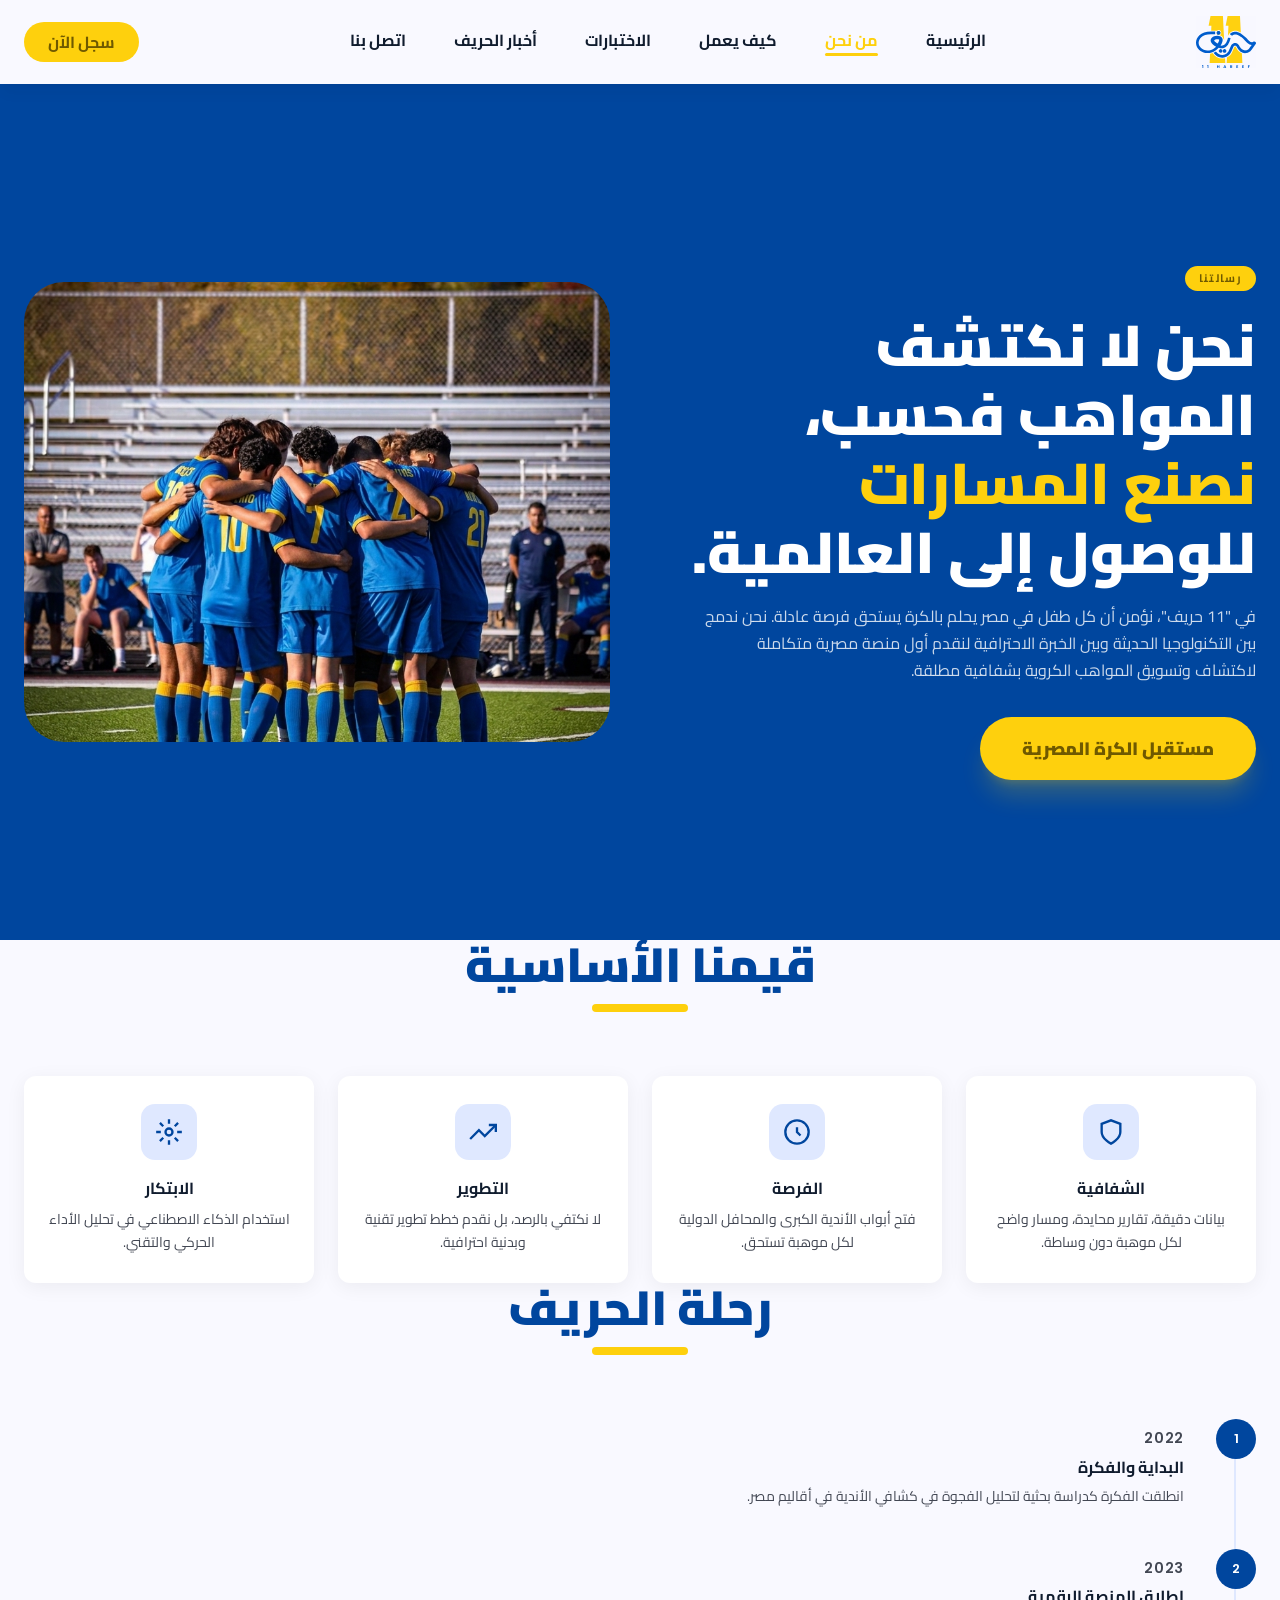
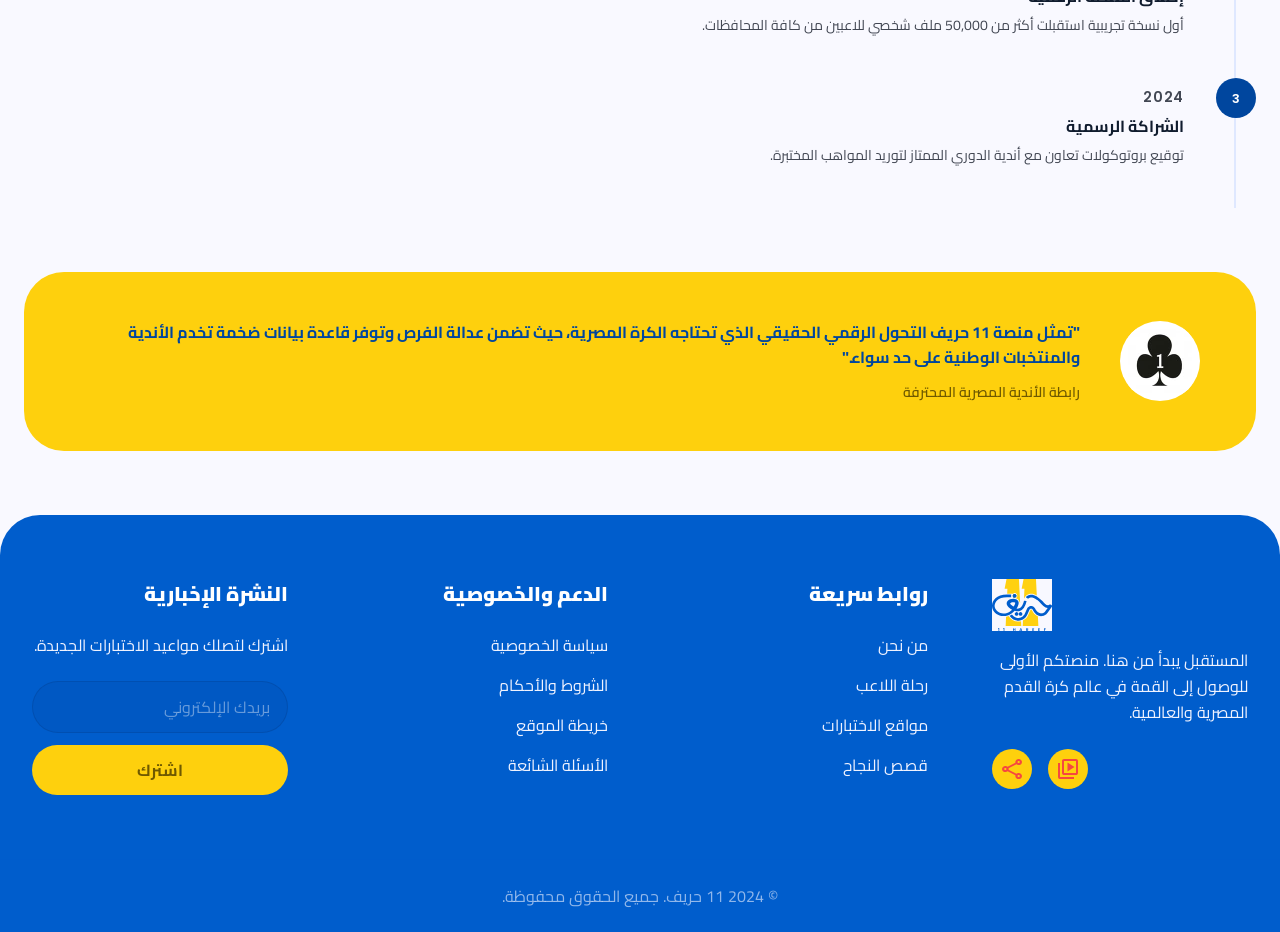
==== about.html @ 5fecbdce "Add website updates and new pages" ====
<!DOCTYPE html>
<html lang="ar" dir="rtl">
<head>
  <meta charset="UTF-8" />
  <meta name="viewport" content="width=device-width, initial-scale=1.0" />
  <title>من نحن — 11 حريف</title>
  <link rel="preconnect" href="https://fonts.googleapis.com" />
  <link rel="preconnect" href="https://fonts.gstatic.com" crossorigin />
  <link href="https://fonts.googleapis.com/css2?family=Cairo:wght@400;700;900&family=Poppins:wght@600&display=swap" rel="stylesheet" />
  <link rel="stylesheet" href="css/tokens.css" />
  <link rel="stylesheet" href="css/base.css" />
  <link rel="stylesheet" href="css/components.css" />
  <link rel="stylesheet" href="css/animations.css" />
  <link rel="stylesheet" href="css/pages.css" />
</head>
<body style="padding-top:84px">

<header class="navbar" role="banner">
  <div class="container navbar__inner">
    <a href="index.html" class="navbar__logo"><img src="assets/logo.svg" alt="11 حريف" /></a>
    <nav class="navbar__links" role="navigation" aria-label="القائمة الرئيسية">
      <a href="index.html"        class="navbar__link">الرئيسية</a>
      <a href="about.html"        class="navbar__link active">من نحن</a>
      <a href="how-it-works.html" class="navbar__link">كيف يعمل</a>
      <a href="tryouts.html"      class="navbar__link">الاختبارات</a>
      <a href="news.html"         class="navbar__link">أخبار الحريف</a>
      <a href="contact.html"      class="navbar__link">اتصل بنا</a>
    </nav>
    <a href="register.html" class="navbar__cta">سجل الآن</a>
    <button class="navbar__hamburger" aria-label="فتح القائمة" aria-expanded="false" aria-controls="mobile-menu">
      <span></span><span></span><span></span>
    </button>
  </div>
</header>
<nav id="mobile-menu" class="navbar__mobile">
  <a href="index.html"        class="navbar__link">الرئيسية</a>
  <a href="about.html"        class="navbar__link">من نحن</a>
  <a href="how-it-works.html" class="navbar__link">كيف يعمل</a>
  <a href="tryouts.html"      class="navbar__link">الاختبارات</a>
  <a href="news.html"         class="navbar__link">أخبار الحريف</a>
  <a href="contact.html"      class="navbar__link">اتصل بنا</a>
  <a href="register.html"     class="navbar__cta">سجل الآن</a>
</nav>

<main>

<!-- ── HERO ── -->
<section class="page-hero page-hero--split" aria-labelledby="about-heading">
  <div class="page-hero__overlay"></div>
  <div class="container page-hero__inner" style="padding-block:80px">
    <div class="page-hero__content" style="position:relative;z-index:2">
      <span class="page-hero__badge">رسالتنا</span>
      <h1 id="about-heading" class="page-hero__title">
        نحن لا نكتشف المواهب فحسب،<br />
        <span class="highlight">نصنع المسارات</span><br />
        للوصول إلى العالمية.
      </h1>
      <p class="page-hero__sub">
        في "11 حريف"، نؤمن أن كل طفل في مصر يحلم بالكرة يستحق فرصة عادلة. نحن ندمج بين التكنولوجيا الحديثة وبين الخبرة الاحترافية لنقدم أول منصة مصرية متكاملة لاكتشاف وتسويق المواهب الكروية بشفافية مطلقة.
      </p>
      <a href="register.html" class="btn btn--primary">مستقبل الكرة المصرية</a>
    </div>
    <div class="page-hero__image" style="position:relative;z-index:2">
      <img src="assets/hero-bg.jpg" alt="لاعب كرة قدم" />
    </div>
  </div>
</section>


<!-- ── VALUES ── -->
<section class="section" aria-labelledby="values-heading">
  <div class="container">
    <div class="section-heading reveal">
      <h2 id="values-heading" class="section-heading__title">قيمنا الأساسية</h2>
      <div class="section-heading__bar" aria-hidden="true"></div>
    </div>
    <div class="values-grid">
      <article class="value-card reveal">
        <div class="value-card__icon">
          <svg viewBox="0 0 24 24" fill="none" stroke="var(--c-primary)" stroke-width="2"><path d="M12 22s8-4 8-10V5l-8-3-8 3v7c0 6 8 10 8 10z"/></svg>
        </div>
        <h3>الشفافية</h3>
        <p>بيانات دقيقة، تقارير محايدة، ومسار واضح لكل موهبة دون وساطة.</p>
      </article>
      <article class="value-card reveal">
        <div class="value-card__icon">
          <svg viewBox="0 0 24 24" fill="none" stroke="var(--c-primary)" stroke-width="2"><circle cx="12" cy="12" r="10"/><path d="M12 8v4l3 3"/></svg>
        </div>
        <h3>الفرصة</h3>
        <p>فتح أبواب الأندية الكبرى والمحافل الدولية لكل موهبة تستحق.</p>
      </article>
      <article class="value-card reveal">
        <div class="value-card__icon">
          <svg viewBox="0 0 24 24" fill="none" stroke="var(--c-primary)" stroke-width="2"><polyline points="23 6 13.5 15.5 8.5 10.5 1 18"/><polyline points="17 6 23 6 23 12"/></svg>
        </div>
        <h3>التطوير</h3>
        <p>لا نكتفي بالرصد، بل نقدم خطط تطوير تقنية وبدنية احترافية.</p>
      </article>
      <article class="value-card reveal">
        <div class="value-card__icon">
          <svg viewBox="0 0 24 24" fill="none" stroke="var(--c-primary)" stroke-width="2"><circle cx="12" cy="12" r="3"/><path d="M12 1v4M12 19v4M4.22 4.22l2.83 2.83M16.95 16.95l2.83 2.83M1 12h4M19 12h4M4.22 19.78l2.83-2.83M16.95 7.05l2.83-2.83"/></svg>
        </div>
        <h3>الابتكار</h3>
        <p>استخدام الذكاء الاصطناعي في تحليل الأداء الحركي والتقني.</p>
      </article>
    </div>
  </div>
</section>


<!-- ── TIMELINE ── -->
<section class="section" style="background:var(--c-bg);" aria-labelledby="timeline-heading">
  <div class="container">
    <div class="section-heading reveal">
      <h2 id="timeline-heading" class="section-heading__title">رحلة الحريف</h2>
      <div class="section-heading__bar" aria-hidden="true"></div>
    </div>
    <div class="timeline reveal">
      <div class="timeline-item">
        <div class="timeline-item__dot">1</div>
        <div class="timeline-item__content">
          <p class="timeline-item__year">2022</p>
          <h3>البداية والفكرة</h3>
          <p>انطلقت الفكرة كدراسة بحثية لتحليل الفجوة في كشافي الأندية في أقاليم مصر.</p>
        </div>
      </div>
      <div class="timeline-item">
        <div class="timeline-item__dot">2</div>
        <div class="timeline-item__content">
          <p class="timeline-item__year">2023</p>
          <h3>إطلاق المنصة الرقمية</h3>
          <p>أول نسخة تجريبية استقبلت أكثر من 50,000 ملف شخصي للاعبين من كافة المحافظات.</p>
        </div>
      </div>
      <div class="timeline-item">
        <div class="timeline-item__dot">3</div>
        <div class="timeline-item__content">
          <p class="timeline-item__year">2024</p>
          <h3>الشراكة الرسمية</h3>
          <p>توقيع بروتوكولات تعاون مع أندية الدوري الممتاز لتوريد المواهب المختبرة.</p>
        </div>
      </div>
    </div>
  </div>
</section>


<!-- ── QUOTE ── -->
<section class="section">
  <div class="container">
    <div class="quote-block reveal">
      <div class="quote-block__logo">
        <img src="assets/club1.png" alt="رابطة الأندية المصرية" />
      </div>
      <div class="quote-block__text">
        <blockquote>"تمثل منصة 11 حريف التحول الرقمي الحقيقي الذي تحتاجه الكرة المصرية، حيث تضمن عدالة الفرص وتوفر قاعدة بيانات ضخمة تخدم الأندية والمنتخبات الوطنية على حد سواء."</blockquote>
        <cite>رابطة الأندية المصرية المحترفة</cite>
      </div>
    </div>
  </div>
</section>

</main>

<footer id="contact" class="footer" role="contentinfo">
  <div class="footer__main container">
    <div class="footer__brand reveal">
      <div class="footer__logo"><img src="assets/logo.svg" alt="11 حريف" /></div>
      <p class="footer__tagline">المستقبل يبدأ من هنا. منصتكم الأولى للوصول إلى القمة في عالم كرة القدم المصرية والعالمية.</p>
      <div class="footer__socials">
        <a href="#" class="footer__social-btn" aria-label="إنستغرام"><img src="assets/social-ig.svg" alt="" aria-hidden="true" /></a>
        <a href="#" class="footer__social-btn" aria-label="تويتر"><img src="assets/social-tw.svg" alt="" aria-hidden="true" /></a>
      </div>
    </div>
    <nav class="footer__col reveal reveal-delay-1"><h3 class="footer__col-title">روابط سريعة</h3><ul class="footer__links"><li><a href="about.html" class="footer__link">من نحن</a></li><li><a href="how-it-works.html" class="footer__link">رحلة اللاعب</a></li><li><a href="tryouts.html" class="footer__link">مواقع الاختبارات</a></li><li><a href="success-stories.html" class="footer__link">قصص النجاح</a></li></ul></nav>
    <nav class="footer__col reveal reveal-delay-2"><h3 class="footer__col-title">الدعم والخصوصية</h3><ul class="footer__links"><li><a href="#" class="footer__link">سياسة الخصوصية</a></li><li><a href="#" class="footer__link">الشروط والأحكام</a></li><li><a href="#" class="footer__link">خريطة الموقع</a></li><li><a href="faq.html" class="footer__link">الأسئلة الشائعة</a></li></ul></nav>
    <div class="footer__col reveal reveal-delay-3"><h3 class="footer__col-title">النشرة الإخبارية</h3><p class="footer__newsletter-desc">اشترك لتصلك مواعيد الاختبارات الجديدة.</p><form class="footer__form" novalidate><label for="nl-email" class="sr-only">بريدك الإلكتروني</label><input id="nl-email" type="email" class="footer__input" placeholder="بريدك الإلكتروني" /><button type="submit" class="footer__subscribe">اشترك</button></form></div>
  </div>
  <div class="footer__bottom"><p class="footer__copyright">© 2024 11 حريف. جميع الحقوق محفوظة.</p></div>
</footer>

<script type="module" src="js/main.js"></script>
</body>
</html>
---- css/tokens.css ----
:root {
  /* ── Colors ── */
  --c-primary:        #00469e;
  --c-primary-dark:   #005dcc;
  --c-primary-light:  #dfe8ff;
  --c-accent:         #fed00d;
  --c-accent-dark:    #6f5900;
  --c-red:            #f64740;
  --c-red-dark:       #c01e20;
  --c-white:          #ffffff;
  --c-bg:             #f9f9ff;

  /* Text */
  --c-text-primary:   #101c2e;
  --c-text-secondary: #424753;
  --c-text-muted:     #727785;
  --c-text-light:     #f0f3ff;

  /* ── Typography ── */
  --font-arabic:  'Cairo', sans-serif;
  --font-numeric: 'Poppins', sans-serif;

  --text-hero:   clamp(60px, 7.5vw, 96px);
  --text-h2:     clamp(32px, 3.75vw, 48px);
  --text-h3:     clamp(22px, 2.34vw, 30px);
  --text-h4:     20px;
  --text-body-l: 18px;
  --text-body:   16px;
  --text-sm:     14px;

  /* ── Spacing ── */
  --sp-1: 4px;
  --sp-2: 8px;
  --sp-3: 12px;
  --sp-4: 16px;
  --sp-5: 24px;
  --sp-6: 32px;
  --sp-7: 48px;
  --sp-8: 64px;
  --sp-9: 96px;

  /* ── Radii ── */
  --r-sm:   6px;
  --r-md:   12px;
  --r-lg:   20px;
  --r-xl:   40px;
  --r-full: 9999px;

  /* ── Shadows ── */
  --shadow-nav:    0 10px 15px -3px rgba(16,28,46,.05), 0 4px 6px -4px rgba(16,28,46,.05);
  --shadow-card:   0 25px 50px -12px rgba(0,0,0,.25);
  --shadow-accent: 0 20px 25px -5px rgba(254,208,13,.2), 0 8px 10px -6px rgba(254,208,13,.2);

  /* ── Transitions ── */
  --ease: cubic-bezier(.4,0,.2,1);
  --t-fast: 150ms;
  --t-base: 300ms;
  --t-slow: 500ms;

  /* ── Container ── */
  --container-max: 1280px;
  --container-px:  clamp(16px, 3vw, 24px);
}
---- css/base.css ----
*, *::before, *::after { box-sizing: border-box; margin: 0; padding: 0; }

html {
  scroll-behavior: smooth;
  font-size: 16px;
}

body {
  direction: rtl;
  font-family: var(--font-arabic);
  font-weight: 400;
  background-color: var(--c-bg);
  color: var(--c-text-primary);
  line-height: 1.5;
  -webkit-font-smoothing: antialiased;
  overflow-x: hidden;
}

img { display: block; max-width: 100%; }

a { text-decoration: none; color: inherit; }

button { border: none; cursor: pointer; font-family: inherit; }

ul, ol { list-style: none; }

/* ── Utility ── */
.container {
  width: 100%;
  max-width: var(--container-max);
  margin-inline: auto;
  padding-inline: var(--container-px);
}

.sr-only {
  position: absolute; width: 1px; height: 1px;
  padding: 0; margin: -1px; overflow: hidden;
  clip: rect(0,0,0,0); white-space: nowrap; border: 0;
}

/* Numeric font override */
.num { font-family: var(--font-numeric); font-weight: 600; }

/* Section reveal — js adds .visible */
.reveal {
  opacity: 0;
  transform: translateY(32px);
  transition: opacity var(--t-slow) var(--ease),
              transform var(--t-slow) var(--ease);
}
.reveal.visible {
  opacity: 1;
  transform: none;
}
.reveal-delay-1 { transition-delay: 100ms; }
.reveal-delay-2 { transition-delay: 200ms; }
.reveal-delay-3 { transition-delay: 300ms; }
.reveal-delay-4 { transition-delay: 400ms; }
---- css/components.css ----
/* ════════════════════════════════════════════
   NAVBAR
════════════════════════════════════════════ */
.navbar {
  position: fixed;
  top: 0; inset-inline: 0;
  z-index: 100;
  height: 84px;
  background: rgba(249,249,255,.9);
  backdrop-filter: blur(6px);
  -webkit-backdrop-filter: blur(6px);
  box-shadow: var(--shadow-nav);
  transition: background var(--t-base) var(--ease),
              box-shadow var(--t-base) var(--ease);
}

.navbar.scrolled {
  background: rgba(249,249,255,.98);
  box-shadow: 0 4px 24px rgba(0,0,0,.08);
}

.navbar__inner {
  height: 100%;
  display: flex;
  align-items: center;
  justify-content: space-between;
  gap: var(--sp-5);
}

.navbar__logo {
  height: 52px;
  width: 60px;
  flex-shrink: 0;
}
.navbar__logo img { height: 100%; width: auto; }

.navbar__links {
  display: flex;
  align-items: center;
  gap: var(--sp-7);
}

.navbar__link {
  font-size: var(--text-body);
  font-weight: 700;
  color: var(--c-text-primary);
  white-space: nowrap;
  position: relative;
  padding-block-end: 4px;
  transition: color var(--t-fast) var(--ease);
}

.navbar__link::after {
  content: '';
  position: absolute;
  inset-block-end: 0;
  inset-inline: 0;
  height: 3px;
  background: var(--c-accent);
  border-radius: var(--r-full);
  transform: scaleX(0);
  transform-origin: center;
  transition: transform var(--t-base) var(--ease);
}

.navbar__link:hover { color: var(--c-primary); }
.navbar__link:hover::after,
.navbar__link.active { color: var(--c-accent); }
.navbar__link.active::after { transform: scaleX(1); }

.navbar__cta {
  background: var(--c-accent);
  color: var(--c-accent-dark);
  font-weight: 700;
  font-size: var(--text-body);
  padding: 8px 24px;
  border-radius: var(--r-full);
  white-space: nowrap;
  transition: background var(--t-fast) var(--ease),
              transform var(--t-fast) var(--ease),
              box-shadow var(--t-fast) var(--ease);
}
.navbar__cta:hover {
  background: #f5c500;
  transform: translateY(-1px);
  box-shadow: var(--shadow-accent);
}
.navbar__cta:active { transform: translateY(0); }

/* Hamburger */
.navbar__hamburger {
  display: none;
  flex-direction: column;
  gap: 5px;
  background: none;
  padding: 4px;
}
.navbar__hamburger span {
  display: block;
  width: 24px; height: 2px;
  background: var(--c-text-primary);
  border-radius: 2px;
  transition: transform var(--t-base) var(--ease), opacity var(--t-base) var(--ease);
}
.navbar__hamburger.open span:nth-child(1) { transform: translateY(7px) rotate(45deg); }
.navbar__hamburger.open span:nth-child(2) { opacity: 0; }
.navbar__hamburger.open span:nth-child(3) { transform: translateY(-7px) rotate(-45deg); }

/* Mobile menu */
.navbar__mobile {
  display: none;
  position: fixed;
  inset-inline: 0;
  top: 84px;
  background: rgba(249,249,255,.97);
  backdrop-filter: blur(12px);
  padding: var(--sp-6);
  flex-direction: column;
  gap: var(--sp-5);
  z-index: 99;
  border-block-end: 1px solid rgba(0,70,158,.1);
  transform: translateY(-100%);
  opacity: 0;
  transition: transform var(--t-base) var(--ease), opacity var(--t-base) var(--ease);
}
.navbar__mobile.open {
  display: flex;
  transform: translateY(0);
  opacity: 1;
}
.navbar__mobile .navbar__link { font-size: 18px; padding: var(--sp-2) 0; border-block-end: 1px solid rgba(0,70,158,.05); }
.navbar__mobile .navbar__cta { text-align: center; padding: 12px 24px; font-size: var(--text-body-l); }


/* ════════════════════════════════════════════
   HERO
════════════════════════════════════════════ */
.hero {
  position: relative;
  height: 870px;
  background-color: var(--c-primary);
  overflow: hidden;
}

.hero__bg {
  position: absolute;
  inset: 0;
  opacity: .6;
}
.hero__bg img {
  width: 100%;
  height: 147%;
  object-fit: cover;
  object-position: center top;
  margin-top: -23.56%;
}

.hero__gradient {
  position: absolute;
  inset: 0;
  /* Blue solid on the right (RTL start = content side), transparent on left */
  background: linear-gradient(
    to left,
    var(--c-primary) 0%,
    rgba(0,70,158,.4) 50%,
    rgba(0,70,158,0) 100%
  );
}

.hero__content {
  position: relative;
  z-index: 2;
  height: 100%;
  display: flex;
  flex-direction: column;
  justify-content: center;
  /* flex-start = inline-start = RIGHT in RTL */
  align-items: flex-start;
  padding-block: 120px 0;
  padding-inline-end: 30%;    /* keep text on right half, let image breathe on left */
}

.hero__badge {
  background: var(--c-accent);
  color: var(--c-accent-dark);
  font-family: var(--font-numeric);
  font-size: var(--text-sm);
  font-weight: 600;
  letter-spacing: .04em;
  padding: 4px 16px;
  border-radius: var(--r-full);
  display: inline-block;
  margin-block-end: var(--sp-5);
  animation: fadeSlideDown .6s var(--ease) .2s both;
}

.hero__heading {
  font-size: var(--text-hero);
  font-weight: 900;
  line-height: 1;
  color: var(--c-white);
  text-align: right;
  white-space: nowrap;
  margin-block-end: var(--sp-5);
  animation: fadeSlideRight .7s var(--ease) .3s both;
}
.hero__heading span { color: var(--c-accent); display: block; }

.hero__sub {
  font-size: clamp(18px, 1.875vw, 24px);
  font-weight: 400;
  color: rgba(255,255,255,.9);
  text-align: right;
  line-height: 1.5;
  max-width: 640px;
  margin-block-end: var(--sp-7);
  animation: fadeSlideRight .7s var(--ease) .45s both;
}

.hero__actions {
  display: flex;
  gap: var(--sp-4);
  animation: fadeSlideUp .7s var(--ease) .6s both;
}

.btn {
  display: inline-flex;
  align-items: center;
  justify-content: center;
  font-family: var(--font-arabic);
  font-weight: 700;
  font-size: var(--text-body-l);
  border-radius: var(--r-full);
  padding: 18px 42px;
  white-space: nowrap;
  cursor: pointer;
  transition: transform var(--t-fast) var(--ease),
              box-shadow var(--t-fast) var(--ease);
}
.btn:hover { transform: translateY(-2px); }
.btn:active { transform: translateY(0); }

.btn--primary {
  background: var(--c-accent);
  color: var(--c-accent-dark);
  font-weight: 900;
  box-shadow: var(--shadow-accent);
}
.btn--primary:hover { box-shadow: 0 24px 30px -5px rgba(254,208,13,.35); }

.btn--outline {
  background: transparent;
  color: var(--c-white);
  border: 2px solid var(--c-white);
}
.btn--outline:hover { background: rgba(255,255,255,.08); }


/* ════════════════════════════════════════════
   STATS BAR
════════════════════════════════════════════ */
.stats-bar-wrapper {
  position: relative;
  z-index: 10;
  margin-block-start: -70px;
  margin-block-end: 0;
  padding-inline: var(--container-px);
  max-width: 1200px;
  margin-inline: auto;
}

.stats-bar {
  background: var(--c-white);
  border-radius: var(--r-md);
  border-block-end: 8px solid var(--c-accent);
  box-shadow: var(--shadow-card);
  display: grid;
  grid-template-columns: repeat(3, 1fr);
  padding: 32px var(--sp-6) 40px;
  gap: var(--sp-6);
  animation: fadeSlideUp 0.7s var(--ease) 0.4s both;
}

.stats-bar__item {
  display: flex;
  flex-direction: column;
  align-items: center;
  gap: 4px;
}

.stats-bar__item:not(:last-child) {
  border-inline-start: 1px solid rgba(194,198,214,.3);
}

.stats-bar__number {
  font-family: var(--font-numeric);
  font-size: 36px;
  font-weight: 600;
  color: var(--c-primary);
  line-height: 1.1;
}

.stats-bar__label {
  font-size: var(--text-body);
  font-weight: 700;
  color: var(--c-text-secondary);
}


/* ════════════════════════════════════════════
   FEATURES BENTO
════════════════════════════════════════════ */
.features {
  padding-block: var(--sp-9) var(--sp-9);
  background: var(--c-bg);
}

.section-heading {
  text-align: center;
  margin-block-end: var(--sp-8);
}

.section-heading__title {
  font-size: var(--text-h2);
  font-weight: 900;
  color: var(--c-primary);
  line-height: 1;
  margin-block-end: var(--sp-4);
}

.section-heading__bar {
  width: 96px;
  height: 8px;
  background: var(--c-accent);
  border-radius: var(--r-full);
  margin-inline: auto;
}

/* Bento grid */
.bento {
  display: grid;
  grid-template-columns: repeat(3, 1fr);
  grid-template-rows: 302px 274px;
  gap: 24px;
}

.bento__card {
  border-radius: var(--r-md);
  padding: var(--sp-6);
  display: flex;
  flex-direction: column;
  justify-content: space-between;
  overflow: hidden;
  position: relative;
  transition: transform var(--t-base) var(--ease),
              box-shadow var(--t-base) var(--ease);
}
.bento__card:hover {
  transform: translateY(-4px);
  box-shadow: 0 20px 40px rgba(0,0,0,.12);
}

/* Feature 2 – yellow, small card */
.bento__card--yellow {
  background: var(--c-accent);
  grid-column: 1;
  grid-row: 1;
}

/* Feature 1 – dark blue, wide */
.bento__card--blue-wide {
  background: var(--c-primary-dark);
  grid-column: 2 / 4;
  grid-row: 1;
  justify-content: flex-end;
}
.bento__card--blue-wide .bento__bg {
  position: absolute;
  inset: 0;
  opacity: .3;
}
.bento__card--blue-wide .bento__bg img {
  width: 100%;
  height: 100%;
  object-fit: cover;
}

/* CTA Card – red */
.bento__card--red {
  background: var(--c-red);
  grid-column: 1 / 3;
  grid-row: 2;
  flex-direction: row;
  align-items: center;
  justify-content: space-between;
}
.bento__card--red::after {
  content: '';
  position: absolute;
  top: -20px;
  inset-inline-end: -20px;
  width: 160px;
  height: 160px;
  background: rgba(255,255,255,.1);
  border-radius: 50%;
  filter: blur(32px);
}

/* Feature 3 – light blue, small */
.bento__card--light {
  background: var(--c-primary-light);
  grid-column: 3;
  grid-row: 2;
}

.bento__icon {
  width: auto;
  height: auto;
  max-width: 48px;
  max-height: 44px;
  margin-block-end: var(--sp-4);
  align-self: flex-end;
  flex-shrink: 0;
}

.bento__heading {
  font-size: var(--text-h3);
  font-weight: 900;
  text-align: right;
  line-height: 1.2;
}
.bento__card--yellow .bento__heading { color: var(--c-primary); }
.bento__card--blue-wide .bento__heading,
.bento__card--red .bento__heading { color: var(--c-white); }
.bento__card--light .bento__heading { color: var(--c-primary); }

.bento__body {
  font-size: var(--text-body-l);
  line-height: 1.6;
  text-align: right;
}
.bento__card--yellow .bento__body { color: var(--c-accent-dark); }
.bento__card--blue-wide .bento__body { color: rgba(255,255,255,.8); }
.bento__card--red .bento__body { color: rgba(255,255,255,.9); font-size: var(--text-body); }
.bento__card--light .bento__body { color: var(--c-text-secondary); }

.bento__meta {
  display: flex;
  flex-direction: column;
  gap: var(--sp-2);
  flex: 1;
  justify-content: center;
  text-align: right;
}

.bento__cta-btn {
  background: var(--c-white);
  color: var(--c-red-dark);
  font-family: var(--font-arabic);
  font-weight: 900;
  font-size: var(--text-body);
  padding: 12px 32px;
  border-radius: var(--r-full);
  white-space: nowrap;
  flex-shrink: 0;
  transition: transform var(--t-fast) var(--ease), box-shadow var(--t-fast) var(--ease);
}
.bento__cta-btn:hover {
  transform: scale(1.04);
  box-shadow: 0 8px 20px rgba(0,0,0,.12);
}


/* ════════════════════════════════════════════
   COUNTDOWN
════════════════════════════════════════════ */
.countdown {
  background: var(--c-primary-dark);
  position: relative;
  overflow: hidden;
  padding-block: 80px;
  clip-path: polygon(0 8%, 100% 0, 100% 92%, 0 100%);
  margin-block: -4%;
}

.countdown::before {
  content: '';
  position: absolute;
  inset: 0;
  background: radial-gradient(ellipse at 80% 50%, rgba(0,150,255,.12) 0%, transparent 60%);
  pointer-events: none;
}

.countdown__title {
  font-size: var(--text-h3);
  font-weight: 900;
  color: var(--c-accent);
  text-align: center;
  margin-block-end: var(--sp-7);
  animation: pulse 3s ease-in-out infinite;
}

.countdown__grid {
  display: grid;
  grid-template-columns: repeat(4, 1fr);
  gap: var(--sp-4);
  margin-block-end: var(--sp-7);
}

.countdown__unit {
  background: rgba(0,70,158,.3);
  border: 1px solid rgba(0,70,158,.5);
  border-radius: var(--r-md);
  backdrop-filter: blur(6px);
  padding: 25px;
  text-align: center;
  display: flex;
  flex-direction: column;
  gap: var(--sp-2);
  transition: background var(--t-base) var(--ease),
              border-color var(--t-base) var(--ease),
              transform var(--t-base) var(--ease);
}
.countdown__unit:hover {
  background: rgba(0,70,158,.45);
  transform: translateY(-2px);
}

.countdown__number {
  font-family: var(--font-numeric);
  font-size: 48px;
  font-weight: 600;
  color: var(--c-white);
  line-height: 1;
  transition: transform var(--t-fast) var(--ease);
}
.countdown__number.flip {
  animation: flip var(--t-base) var(--ease);
}

.countdown__label {
  font-size: var(--text-body);
  font-weight: 700;
  color: var(--c-accent);
}

.countdown__info {
  text-align: center;
}

.countdown__date {
  font-size: var(--text-body);
  color: rgba(255,255,255,.7);
  margin-block-end: var(--sp-6);
}

.countdown__register {
  background: var(--c-white);
  color: var(--c-primary);
  font-family: var(--font-arabic);
  font-weight: 900;
  font-size: var(--text-body);
  padding: 16px 48px;
  border-radius: var(--r-full);
  display: inline-block;
  transition: transform var(--t-fast) var(--ease),
              box-shadow var(--t-fast) var(--ease);
}
.countdown__register:hover {
  transform: translateY(-2px);
  box-shadow: 0 10px 24px rgba(255,255,255,.2);
}


/* ════════════════════════════════════════════
   PARTNERS
════════════════════════════════════════════ */
.partners {
  background: var(--c-white);
  padding-block: var(--sp-8);
}

.partners__label {
  font-size: var(--text-body);
  font-weight: 700;
  color: var(--c-text-muted);
  text-align: center;
  text-transform: uppercase;
  letter-spacing: .05em;
  margin-block-end: 40px;
}

.partners__logos {
  display: flex;
  align-items: center;
  justify-content: center;
  gap: 48px;
  opacity: .6;
  filter: grayscale(100%);
  transition: opacity var(--t-base) var(--ease), filter var(--t-base) var(--ease);
  flex-wrap: wrap;
}
.partners__logos:hover { opacity: .8; filter: grayscale(30%); }

.partners__logo {
  width: 64px;
  height: 64px;
  object-fit: contain;
  transition: filter var(--t-base) var(--ease), transform var(--t-base) var(--ease);
}
.partners__logo:hover { filter: grayscale(0) !important; transform: scale(1.1); }


/* ════════════════════════════════════════════
   FOOTER
════════════════════════════════════════════ */
.footer {
  background: var(--c-primary-dark);
  border-radius: var(--r-xl) var(--r-xl) 0 0;
  overflow: hidden;
}

.footer__main {
  display: grid;
  grid-template-columns: repeat(4, 1fr);
  gap: var(--sp-8);
  padding: var(--sp-8) var(--sp-6);
  direction: rtl;
}

.footer__brand {}

.footer__logo {
  width: 60px;
  height: 52px;
  margin-block-end: var(--sp-4);
  margin-inline-start: auto;
}
.footer__logo img { height: 100%; width: auto; }

.footer__tagline {
  font-size: var(--text-body);
  color: var(--c-text-light);
  line-height: 1.625;
  text-align: right;
  margin-block-end: var(--sp-5);
}

.footer__socials {
  display: flex;
  gap: var(--sp-4);
  justify-content: flex-end;
}

.footer__social-btn {
  width: 40px;
  height: 40px;
  background: var(--c-accent);
  border-radius: 50%;
  display: flex;
  align-items: center;
  justify-content: center;
  transition: background var(--t-fast) var(--ease),
              transform var(--t-fast) var(--ease);
}
.footer__social-btn:hover {
  background: #f5c500;
  transform: translateY(-2px);
}
.footer__social-btn img { width: 20px; height: 20px; }

.footer__col-title {
  font-size: var(--text-h4);
  font-weight: 900;
  color: var(--c-white);
  text-align: right;
  margin-block-end: var(--sp-5);
}

.footer__links {
  display: flex;
  flex-direction: column;
  gap: var(--sp-4);
}

.footer__link {
  font-size: var(--text-body);
  color: var(--c-text-light);
  text-align: right;
  transition: color var(--t-fast) var(--ease);
}
.footer__link:hover { color: var(--c-accent); }

/* Newsletter */
.footer__newsletter-desc {
  font-size: var(--text-body);
  color: var(--c-text-light);
  text-align: right;
  margin-block-end: var(--sp-5);
}

.footer__form {
  display: flex;
  flex-direction: column;
  gap: var(--sp-3);
}

.footer__input {
  background: rgba(0,70,158,.2);
  border: 1px solid rgba(0,70,158,.5);
  border-radius: var(--r-full);
  padding: 10px 17px;
  color: var(--c-white);
  font-family: var(--font-arabic);
  font-size: var(--text-body);
  outline: none;
  text-align: right;
  transition: border-color var(--t-fast) var(--ease),
              background var(--t-fast) var(--ease);
  width: 100%;
}
.footer__input::placeholder { color: rgba(255,255,255,.4); }
.footer__input:focus {
  border-color: var(--c-accent);
  background: rgba(0,70,158,.3);
}

.footer__subscribe {
  background: var(--c-accent);
  color: var(--c-accent-dark);
  font-weight: 700;
  font-size: var(--text-body);
  padding: 10px 24px;
  border-radius: var(--r-full);
  text-align: center;
  cursor: pointer;
  transition: background var(--t-fast) var(--ease),
              transform var(--t-fast) var(--ease);
}
.footer__subscribe:hover {
  background: #f5c500;
  transform: translateY(-1px);
}

/* Bottom bar */
.footer__bottom {
  border-block-start: 1px solid rgba(0,93,204,.2);
  padding: var(--sp-5) var(--sp-6);
  text-align: center;
}
.footer__copyright {
  font-size: var(--text-body);
  color: rgba(240,243,255,.6);
}


/* ════════════════════════════════════════════
   RESPONSIVE
════════════════════════════════════════════ */
@media (max-width: 1024px) {
  .bento {
    grid-template-columns: 1fr 1fr;
    grid-template-rows: auto;
  }
  .bento__card--yellow    { grid-column: 1; grid-row: 1; }
  .bento__card--blue-wide { grid-column: 1 / 3; grid-row: 2; min-height: 280px; }
  .bento__card--red       { grid-column: 1 / 3; grid-row: 3; flex-direction: row; }
  .bento__card--light     { grid-column: 2; grid-row: 1; }

  .footer__main { grid-template-columns: 1fr 1fr; }
}

@media (max-width: 768px) {
  .navbar__links,
  .navbar__cta { display: none; }
  .navbar__hamburger { display: flex; }

  .hero { height: clamp(560px, 90vw, 700px); }
  .hero__content { align-items: stretch; }
  .hero__badge { align-self: flex-end; }
  .hero__badge, .hero__heading, .hero__sub { text-align: right; }
  .hero__actions { flex-wrap: wrap; }
  .hero__gradient { background: linear-gradient(to bottom, rgba(0,70,158,.7) 0%, rgba(0,70,158,.5) 60%, rgba(0,70,158,.3) 100%); }
  .btn { padding: 14px 28px; font-size: var(--text-body); }

  .stats-bar { grid-template-columns: 1fr; gap: var(--sp-4); }
  .stats-bar__item:not(:last-child) { border-inline-start: none; border-block-end: 1px solid rgba(194,198,214,.3); padding-block-end: var(--sp-4); }

  .bento {
    grid-template-columns: 1fr;
    grid-template-rows: auto;
  }
  .bento__card--yellow    { grid-column: 1; grid-row: 1; }
  .bento__card--blue-wide { grid-column: 1; grid-row: 2; min-height: 260px; }
  .bento__card--red       { grid-column: 1; grid-row: 3; flex-direction: column; align-items: flex-start; gap: var(--sp-4); }
  .bento__card--light     { grid-column: 1; grid-row: 4; }

  .countdown { clip-path: polygon(0 3%, 100% 0, 100% 97%, 0 100%); }
  .countdown__grid { grid-template-columns: repeat(2, 1fr); }

  .footer__main { grid-template-columns: 1fr 1fr; gap: var(--sp-6); padding: var(--sp-6) var(--sp-5); }
}

@media (max-width: 480px) {
  .footer__main { grid-template-columns: 1fr; }
  .countdown__grid { grid-template-columns: repeat(2, 1fr); }
  .partners__logos { gap: 28px; }
  .partners__logo { width: 48px; height: 48px; }
}
---- css/animations.css ----
/* ── Entrance Keyframes ── */
@keyframes fadeSlideDown {
  from { opacity: 0; transform: translateY(-16px); }
  to   { opacity: 1; transform: none; }
}
@keyframes fadeSlideRight {
  from { opacity: 0; transform: translateX(24px); }
  to   { opacity: 1; transform: none; }
}
@keyframes fadeSlideUp {
  from { opacity: 0; transform: translateY(20px); }
  to   { opacity: 1; transform: none; }
}
@keyframes fadeIn {
  from { opacity: 0; }
  to   { opacity: 1; }
}

/* ── Countdown flip ── */
@keyframes flip {
  0%   { transform: translateY(0); opacity: 1; }
  40%  { transform: translateY(-12px); opacity: 0; }
  60%  { transform: translateY(12px);  opacity: 0; }
  100% { transform: translateY(0);     opacity: 1; }
}

/* ── Subtle pulse on title ── */
@keyframes pulse {
  0%, 100% { opacity: 1; }
  50%       { opacity: .8; }
}

/* ── Stat counter roll-up ── */
@keyframes countUp {
  from { opacity: 0; transform: translateY(8px); }
  to   { opacity: 1; transform: none; }
}

/* ── Shimmer on partner logos ── */
@keyframes shimmer {
  0%   { background-position: -200% center; }
  100% { background-position:  200% center; }
}

/* ── Scroll-down indicator ── */
@keyframes bounce {
  0%, 80%, 100% { transform: translateY(0); }
  40%            { transform: translateY(6px); }
}

/* ── Hover ring on CTA ── */
.btn--primary::after {
  content: '';
  position: absolute;
  inset: -4px;
  border-radius: var(--r-full);
  border: 2px solid var(--c-accent);
  opacity: 0;
  transition: opacity var(--t-fast) var(--ease), inset var(--t-fast) var(--ease);
}
.btn { position: relative; }
.btn--primary:hover::after {
  opacity: .5;
  inset: -6px;
}

/* ── Hero scroll hint ── */
.hero__scroll {
  position: absolute;
  inset-block-end: 32px;
  inset-inline-start: 50%;
  transform: translateX(-50%);
  display: flex;
  flex-direction: column;
  align-items: center;
  gap: 6px;
  opacity: .5;
  animation: fadeIn 1s var(--ease) 1.2s both;
}
.hero__scroll-dot {
  width: 6px;
  height: 6px;
  background: var(--c-white);
  border-radius: 50%;
  animation: bounce 1.4s var(--ease) infinite;
}
.hero__scroll-dot:nth-child(2) { animation-delay: .15s; }
.hero__scroll-dot:nth-child(3) { animation-delay: .3s; }

/* ── Bento card stagger ── */
.bento__card { opacity: 0; transform: translateY(24px); }
.bento__card.visible {
  opacity: 1; transform: none;
  transition: opacity .5s var(--ease), transform .5s var(--ease);
}
.bento__card:nth-child(1) { transition-delay: 0ms; }
.bento__card:nth-child(2) { transition-delay: 100ms; }
.bento__card:nth-child(3) { transition-delay: 200ms; }
.bento__card:nth-child(4) { transition-delay: 300ms; }
---- css/pages.css ----
/* ════════════════════════════════════════════
   INNER PAGE SHARED STYLES
════════════════════════════════════════════ */

/* ── Page Hero ── */
.page-hero {
  position: relative;
  min-height: 480px;
  display: flex;
  align-items: center;
  overflow: hidden;
  background: var(--c-primary);
}
.page-hero__bg {
  position: absolute;
  inset: 0;
}
.page-hero__bg img {
  width: 100%; height: 100%;
  object-fit: cover;
  opacity: .35;
}
.page-hero__overlay {
  position: absolute; inset: 0;
  background: linear-gradient(to left, var(--c-primary) 30%, rgba(0,70,158,.6) 100%);
}
.page-hero__content {
  position: relative;
  z-index: 2;
  padding-block: 100px 80px;
}
.page-hero__badge {
  display: inline-block;
  background: var(--c-accent);
  color: var(--c-accent-dark);
  font-size: 11px;
  font-weight: 700;
  letter-spacing: .12em;
  text-transform: uppercase;
  padding: 4px 14px;
  border-radius: var(--r-full);
  margin-block-end: 20px;
}
.page-hero__title {
  font-size: clamp(36px, 4.5vw, 60px);
  font-weight: 900;
  color: var(--c-white);
  line-height: 1.2;
  max-width: 640px;
  margin-block-end: 16px;
}
.page-hero__title .highlight {
  color: var(--c-accent);
}
.page-hero__sub {
  font-size: var(--text-lg);
  color: rgba(255,255,255,.8);
  max-width: 560px;
  line-height: 1.7;
  margin-block-end: 32px;
}
.page-hero__actions { display: flex; gap: 16px; flex-wrap: wrap; }

/* Split hero (about) */
.page-hero--split .page-hero__inner {
  display: grid;
  grid-template-columns: 1fr 1fr;
  align-items: center;
  gap: 60px;
  min-height: 520px;
}
.page-hero--split .page-hero__image {
  position: relative;
  height: 460px;
}
.page-hero--split .page-hero__image img {
  width: 100%; height: 100%;
  object-fit: cover;
  border-radius: var(--r-xl);
}
.page-hero--light {
  background: var(--c-bg);
}
.page-hero--light .page-hero__title { color: var(--c-text-primary); }
.page-hero--light .page-hero__sub   { color: var(--c-text-secondary); }
.page-hero--light .page-hero__overlay { display: none; }

/* ── Section heading variant ── */
.section-label {
  display: inline-block;
  background: var(--c-primary-light);
  color: var(--c-primary);
  font-size: 12px;
  font-weight: 700;
  letter-spacing: .1em;
  text-transform: uppercase;
  padding: 4px 14px;
  border-radius: var(--r-full);
  margin-block-end: 14px;
}
.section-title {
  font-size: clamp(28px, 3.5vw, 42px);
  font-weight: 900;
  color: var(--c-text-primary);
  line-height: 1.25;
  margin-block-end: 12px;
}
.section-title .highlight { color: var(--c-accent); }
.section-title .blue      { color: var(--c-primary); }
.section-desc {
  font-size: var(--text-body);
  color: var(--c-text-secondary);
  max-width: 620px;
  line-height: 1.8;
}

/* ── Step cards ── */
.steps-grid {
  display: grid;
  grid-template-columns: repeat(4, 1fr);
  gap: 24px;
  margin-block-start: 48px;
}
.step-card {
  background: var(--c-white);
  border-radius: var(--r-md);
  padding: 32px 24px;
  box-shadow: 0 4px 20px rgba(0,0,0,.06);
  position: relative;
  transition: transform var(--t-base) var(--ease), box-shadow var(--t-base) var(--ease);
}
.step-card:hover {
  transform: translateY(-4px);
  box-shadow: var(--shadow-card);
}
.step-card__num {
  font-family: var(--font-numeric);
  font-size: 48px;
  font-weight: 600;
  color: var(--c-primary-light);
  line-height: 1;
  margin-block-end: 16px;
}
.step-card__icon {
  width: 48px; height: 48px;
  background: var(--c-primary);
  border-radius: 12px;
  display: flex; align-items: center; justify-content: center;
  margin-block-end: 16px;
}
.step-card__icon svg { width: 24px; height: 24px; fill: var(--c-white); }
.step-card h3 {
  font-size: var(--text-lg);
  font-weight: 700;
  color: var(--c-text-primary);
  margin-block-end: 8px;
}
.step-card p { font-size: var(--text-sm); color: var(--c-text-secondary); line-height: 1.7; }

/* ── Tryout cards ── */
.tryout-grid {
  display: grid;
  grid-template-columns: repeat(3, 1fr);
  gap: 24px;
  margin-block-start: 32px;
}
.tryout-card {
  background: var(--c-white);
  border-radius: var(--r-md);
  padding: 28px 24px;
  box-shadow: 0 4px 20px rgba(0,0,0,.06);
  border: 2px solid transparent;
  position: relative;
  transition: border-color var(--t-base) var(--ease), transform var(--t-base) var(--ease);
}
.tryout-card:hover { transform: translateY(-4px); border-color: var(--c-primary-light); }
.tryout-card--featured {
  background: var(--c-primary);
  border-color: var(--c-primary);
}
.tryout-card--featured h3,
.tryout-card--featured .tryout-card__detail { color: var(--c-white); }
.tryout-card--featured .tryout-card__label  { color: rgba(255,255,255,.7); }
.tryout-card--featured .tryout-card__badge  { background: var(--c-accent); color: var(--c-accent-dark); }
.tryout-card__num {
  font-family: var(--font-numeric);
  font-size: 56px;
  font-weight: 600;
  color: var(--c-primary-light);
  line-height: 1;
  margin-block-end: 16px;
}
.tryout-card--featured .tryout-card__num { color: rgba(255,255,255,.2); }
.tryout-card__badge {
  display: inline-block;
  background: var(--c-red);
  color: var(--c-white);
  font-size: 11px;
  font-weight: 700;
  padding: 3px 10px;
  border-radius: var(--r-full);
  margin-block-end: 10px;
}
.tryout-card h3 { font-size: var(--text-xl); font-weight: 700; color: var(--c-text-primary); margin-block-end: 12px; }
.tryout-card__detail {
  display: flex; align-items: center; gap: 8px;
  font-size: var(--text-sm); color: var(--c-text-secondary);
  margin-block-end: 6px;
}
.tryout-card__detail svg { width: 16px; height: 16px; flex-shrink: 0; }
.tryout-card__label { font-size: 11px; color: var(--c-text-muted); margin-block-start: 4px; }
.tryout-card__footer {
  margin-block-start: 20px;
  padding-block-start: 16px;
  border-block-start: 1px solid rgba(0,0,0,.06);
}
.tryout-card--featured .tryout-card__footer { border-color: rgba(255,255,255,.2); }

/* ── Value cards ── */
.values-grid {
  display: grid;
  grid-template-columns: repeat(4, 1fr);
  gap: 24px;
  margin-block-start: 40px;
}
.value-card {
  background: var(--c-white);
  border-radius: var(--r-md);
  padding: 28px 24px;
  box-shadow: 0 4px 20px rgba(0,0,0,.06);
  text-align: center;
  transition: transform var(--t-base) var(--ease);
}
.value-card:hover { transform: translateY(-4px); }
.value-card__icon {
  width: 56px; height: 56px;
  background: var(--c-primary-light);
  border-radius: 14px;
  display: flex; align-items: center; justify-content: center;
  margin: 0 auto 16px;
}
.value-card__icon svg { width: 28px; height: 28px; }
.value-card h3 { font-size: var(--text-lg); font-weight: 700; color: var(--c-text-primary); margin-block-end: 8px; }
.value-card p { font-size: var(--text-sm); color: var(--c-text-secondary); line-height: 1.7; }

/* ── Timeline ── */
.timeline { margin-block-start: 48px; position: relative; }
.timeline::before {
  content: '';
  position: absolute;
  inset-inline-start: 20px;
  top: 0; bottom: 0;
  width: 2px;
  background: var(--c-primary-light);
}
.timeline-item {
  display: flex;
  gap: 32px;
  padding-block-end: 40px;
  position: relative;
}
.timeline-item__dot {
  width: 40px; height: 40px;
  background: var(--c-primary);
  border-radius: 50%;
  display: flex; align-items: center; justify-content: center;
  flex-shrink: 0;
  font-family: var(--font-numeric);
  font-weight: 600;
  font-size: 13px;
  color: var(--c-white);
  position: relative;
  z-index: 1;
}
.timeline-item__content { padding-block-start: 8px; }
.timeline-item__year {
  font-family: var(--font-numeric);
  font-size: 13px;
  font-weight: 600;
  color: var(--c-primary);
  letter-spacing: .05em;
  margin-block-end: 4px;
}
.timeline-item h3 { font-size: var(--text-lg); font-weight: 700; color: var(--c-text-primary); margin-block-end: 6px; }
.timeline-item p { font-size: var(--text-sm); color: var(--c-text-secondary); line-height: 1.7; }

/* ── Quote block ── */
.quote-block {
  background: var(--c-accent);
  border-radius: var(--r-xl);
  padding: 48px 56px;
  display: flex;
  align-items: center;
  gap: 40px;
  margin-block: 64px;
}
.quote-block__logo {
  width: 80px; height: 80px;
  flex-shrink: 0;
  border-radius: 50%;
  overflow: hidden;
  background: var(--c-white);
  display: flex; align-items: center; justify-content: center;
}
.quote-block__logo img { width: 64px; height: 64px; object-fit: contain; }
.quote-block__text {
  flex: 1;
}
.quote-block__text blockquote {
  font-size: var(--text-lg);
  font-weight: 700;
  color: var(--c-primary);
  line-height: 1.6;
  margin-block-end: 8px;
}
.quote-block__text cite {
  font-size: var(--text-sm);
  color: var(--c-accent-dark);
  font-style: normal;
  font-weight: 600;
}

/* ── Feature compare section (how it works) ── */
.compare-section {
  display: grid;
  grid-template-columns: 1fr 1fr;
  gap: 48px;
  align-items: center;
  padding: 64px 0;
}
.compare-section__list { list-style: none; }
.compare-section__list li {
  display: flex;
  align-items: flex-start;
  gap: 12px;
  padding-block: 14px;
  border-block-end: 1px solid var(--c-primary-light);
  font-size: var(--text-body);
  color: var(--c-text-secondary);
  line-height: 1.6;
}
.compare-section__list li:last-child { border-block-end: none; }
.compare-section__list li::before {
  content: '';
  width: 20px; height: 20px;
  background: var(--c-primary);
  border-radius: 50%;
  flex-shrink: 0;
  margin-block-start: 2px;
  background-image: url("data:image/svg+xml,%3Csvg xmlns='http://www.w3.org/2000/svg' viewBox='0 0 24 24' fill='white'%3E%3Cpath d='M9 16.17L4.83 12l-1.42 1.41L9 19 21 7l-1.41-1.41z'/%3E%3C/svg%3E");
  background-size: 14px;
  background-repeat: no-repeat;
  background-position: center;
}
.compare-section__card {
  background: var(--c-primary);
  border-radius: var(--r-xl);
  padding: 40px;
  color: var(--c-white);
  text-align: center;
}
.compare-section__card .big-num {
  font-family: var(--font-numeric);
  font-size: 72px;
  font-weight: 600;
  color: var(--c-accent);
  line-height: 1;
}
.compare-section__card p { color: rgba(255,255,255,.8); font-size: var(--text-body); margin-block-start: 8px; }

/* ── Training cards ── */
.training-grid {
  display: grid;
  grid-template-columns: repeat(3, 1fr);
  gap: 24px;
  margin-block-start: 40px;
}
.training-card {
  border-radius: var(--r-md);
  padding: 32px 28px;
  color: var(--c-white);
  min-height: 220px;
  display: flex;
  flex-direction: column;
  justify-content: flex-end;
  position: relative;
  overflow: hidden;
  transition: transform var(--t-base) var(--ease);
}
.training-card:hover { transform: translateY(-4px); }
.training-card--blue  { background: var(--c-primary-dark); }
.training-card--yellow { background: var(--c-accent); }
.training-card--red   { background: var(--c-red); }
.training-card--yellow h3, .training-card--yellow p { color: var(--c-accent-dark); }
.training-card h3 { font-size: var(--text-xl); font-weight: 700; margin-block-end: 8px; }
.training-card p  { font-size: var(--text-sm); opacity: .85; line-height: 1.6; }
.training-card__icon {
  position: absolute;
  top: 24px; inset-inline-end: 24px;
  opacity: .15;
  font-size: 72px;
  line-height: 1;
}

/* ── Pyramid ── */
.pyramid {
  display: flex;
  flex-direction: column;
  align-items: center;
  gap: 0;
  margin-block: 40px;
}
.pyramid__level {
  display: flex;
  align-items: center;
  justify-content: center;
  color: var(--c-white);
  font-weight: 700;
  font-size: var(--text-body);
  border-radius: 4px;
  padding: 12px 20px;
  text-align: center;
}
.pyramid__level:nth-child(1) { width: 30%;  background: var(--c-primary); }
.pyramid__level:nth-child(2) { width: 50%;  background: var(--c-primary-dark); }
.pyramid__level:nth-child(3) { width: 70%;  background: var(--c-accent); color: var(--c-accent-dark); }
.pyramid__level:nth-child(4) { width: 90%;  background: var(--c-primary-light); color: var(--c-primary); }

/* ── Mentorship bullets ── */
.mentorship-section {
  display: grid;
  grid-template-columns: 1fr 1fr;
  gap: 56px;
  align-items: center;
  padding: 64px 0;
}
.mentorship-list { list-style: none; }
.mentorship-list li {
  display: flex;
  gap: 12px;
  padding-block: 12px;
  font-size: var(--text-body);
  color: var(--c-text-secondary);
  border-block-end: 1px solid var(--c-primary-light);
}
.mentorship-list li:last-child { border-block-end: none; }
.mentorship-list li span.dot {
  width: 8px; height: 8px;
  background: var(--c-accent);
  border-radius: 50%;
  flex-shrink: 0;
  margin-block-start: 8px;
}
.mentorship-section__image {
  border-radius: var(--r-xl);
  overflow: hidden;
  height: 380px;
}
.mentorship-section__image img {
  width: 100%; height: 100%;
  object-fit: cover;
}

/* ── Gallery grid ── */
.gallery-grid {
  display: grid;
  grid-template-columns: repeat(3, 1fr);
  gap: 20px;
  margin-block-start: 40px;
}
.gallery-grid__item {
  border-radius: var(--r-md);
  overflow: hidden;
  height: 220px;
  background: var(--c-primary-light);
  position: relative;
}
.gallery-grid__item img {
  width: 100%; height: 100%;
  object-fit: cover;
  transition: transform .4s var(--ease);
}
.gallery-grid__item:hover img { transform: scale(1.05); }

/* ── Player profile cards ── */
.player-grid {
  display: grid;
  grid-template-columns: repeat(3, 1fr);
  gap: 24px;
  margin-block-start: 48px;
}
.player-card {
  background: var(--c-white);
  border-radius: var(--r-md);
  overflow: hidden;
  box-shadow: 0 4px 20px rgba(0,0,0,.08);
  transition: transform var(--t-base) var(--ease);
}
.player-card:hover { transform: translateY(-4px); }
.player-card__image {
  height: 240px;
  overflow: hidden;
  position: relative;
}
.player-card__image img { width: 100%; height: 100%; object-fit: cover; }
.player-card__badge {
  position: absolute;
  top: 12px; inset-inline-start: 12px;
  background: var(--c-accent);
  color: var(--c-accent-dark);
  font-size: 11px;
  font-weight: 700;
  padding: 3px 10px;
  border-radius: var(--r-full);
}
.player-card__body { padding: 20px; }
.player-card__club {
  display: flex; align-items: center; gap: 8px;
  font-size: 12px; color: var(--c-primary); font-weight: 600;
  margin-block-end: 6px;
}
.player-card h3 { font-size: var(--text-lg); font-weight: 700; color: var(--c-text-primary); margin-block-end: 4px; }
.player-card p  { font-size: var(--text-sm); color: var(--c-text-secondary); line-height: 1.6; margin-block-end: 12px; }
.player-card__link { font-size: var(--text-sm); color: var(--c-primary); font-weight: 600; }

/* ── Big CTA section ── */
.big-cta {
  background: var(--c-primary);
  border-radius: var(--r-xl);
  padding: 56px 64px;
  text-align: center;
  margin-block: 64px;
}
.big-cta h2 {
  font-size: clamp(36px, 5vw, 64px);
  font-weight: 900;
  color: var(--c-white);
  line-height: 1.2;
  margin-block-end: 12px;
}
.big-cta h2 .yellow { color: var(--c-accent); }
.big-cta p { font-size: var(--text-lg); color: rgba(255,255,255,.8); margin-block-end: 32px; }
.big-cta__actions { display: flex; gap: 16px; justify-content: center; flex-wrap: wrap; }

/* ── Stats row ── */
.stats-row {
  display: flex;
  gap: 48px;
  align-items: center;
  padding: 40px 0;
}
.stat-item { text-align: center; }
.stat-item__num {
  font-family: var(--font-numeric);
  font-size: 48px;
  font-weight: 600;
  color: var(--c-primary);
  display: flex; align-items: baseline; gap: 4px;
}
.stat-item__num .plus { font-size: 28px; color: var(--c-accent); }
.stat-item__label { font-size: var(--text-sm); color: var(--c-text-secondary); margin-block-start: 4px; }

/* ── Video cards ── */
.video-grid {
  display: grid;
  grid-template-columns: repeat(3, 1fr);
  gap: 24px;
  margin-block-start: 40px;
}
.video-card {
  border-radius: var(--r-md);
  overflow: hidden;
  background: var(--c-text-primary);
  position: relative;
  cursor: pointer;
}
.video-card__thumb {
  height: 180px;
  position: relative;
  overflow: hidden;
}
.video-card__thumb img { width: 100%; height: 100%; object-fit: cover; filter: brightness(.7); transition: filter .3s; }
.video-card:hover .video-card__thumb img { filter: brightness(.9); }
.video-card__play {
  position: absolute;
  inset: 0;
  display: flex; align-items: center; justify-content: center;
}
.video-card__play svg {
  width: 48px; height: 48px;
  fill: var(--c-white);
  filter: drop-shadow(0 4px 12px rgba(0,0,0,.3));
}
.video-card__info { padding: 16px; background: var(--c-white); }
.video-card__meta { font-size: 11px; color: var(--c-primary); font-weight: 600; margin-block-end: 4px; }
.video-card h3    { font-size: var(--text-body); font-weight: 700; color: var(--c-text-primary); line-height: 1.4; }

/* ── Club logo grid ── */
.clubs-grid {
  display: grid;
  grid-template-columns: repeat(6, 1fr);
  gap: 20px;
  align-items: center;
  margin-block: 40px;
}
.club-item {
  display: flex;
  flex-direction: column;
  align-items: center;
  gap: 10px;
  padding: 20px 12px;
  background: var(--c-white);
  border-radius: var(--r-md);
  border: 1px solid var(--c-primary-light);
  transition: box-shadow var(--t-base) var(--ease);
}
.club-item:hover { box-shadow: 0 8px 24px rgba(0,0,0,.08); }
.club-item img { width: 56px; height: 56px; object-fit: contain; filter: grayscale(1); transition: filter .3s; }
.club-item:hover img { filter: none; }
.club-item span { font-size: 12px; font-weight: 600; color: var(--c-text-secondary); text-align: center; }

/* ── Package cards ── */
.package-grid {
  display: grid;
  grid-template-columns: repeat(3, 1fr);
  gap: 24px;
  margin-block-start: 40px;
}
.package-card {
  background: var(--c-white);
  border-radius: var(--r-xl);
  padding: 36px 28px;
  border: 2px solid var(--c-primary-light);
  transition: transform var(--t-base) var(--ease), box-shadow var(--t-base) var(--ease);
}
.package-card:hover { transform: translateY(-4px); box-shadow: var(--shadow-card); }
.package-card--gold   { border-color: #f4c430; }
.package-card--silver { border-color: #b0b8c1; }
.package-card__tier {
  font-size: 12px; font-weight: 700; letter-spacing: .08em;
  text-transform: uppercase; margin-block-end: 12px;
}
.package-card--gold   .package-card__tier { color: #c9980a; }
.package-card--silver .package-card__tier { color: #8a9bb0; }
.package-card--bronze .package-card__tier { color: var(--c-primary); }
.package-card h3 { font-size: var(--text-xl); font-weight: 700; color: var(--c-text-primary); margin-block-end: 8px; }
.package-card__price { font-family: var(--font-numeric); font-size: 32px; font-weight: 600; color: var(--c-primary); margin-block-end: 4px; }
.package-card__price span { font-size: 14px; color: var(--c-text-muted); }
.package-card ul { list-style: none; margin-block: 20px 28px; }
.package-card ul li {
  padding-block: 8px;
  font-size: var(--text-sm);
  color: var(--c-text-secondary);
  border-block-end: 1px solid var(--c-primary-light);
  display: flex; gap: 8px; align-items: center;
}
.package-card ul li:last-child { border-block-end: none; }
.package-card ul li::before {
  content: '✓';
  color: var(--c-primary);
  font-weight: 700;
  flex-shrink: 0;
}

/* ── FAQ ── */
.faq-tabs {
  display: flex;
  gap: 12px;
  flex-wrap: wrap;
  margin-block: 40px 32px;
}
.faq-tab {
  display: flex;
  align-items: center;
  gap: 8px;
  padding: 10px 20px;
  border-radius: var(--r-full);
  border: 1.5px solid var(--c-primary-light);
  background: var(--c-white);
  font-size: var(--text-sm);
  font-weight: 600;
  color: var(--c-text-secondary);
  cursor: pointer;
  transition: all var(--t-fast) var(--ease);
}
.faq-tab:hover, .faq-tab.active {
  background: var(--c-primary);
  border-color: var(--c-primary);
  color: var(--c-white);
}
.faq-list { margin-block-start: 8px; }
.faq-item {
  border: 1.5px solid var(--c-primary-light);
  border-radius: var(--r-md);
  margin-block-end: 12px;
  overflow: hidden;
  transition: box-shadow var(--t-base) var(--ease);
}
.faq-item:hover { box-shadow: 0 4px 16px rgba(0,0,0,.06); }
.faq-item__question {
  display: flex;
  align-items: center;
  justify-content: space-between;
  padding: 20px 24px;
  cursor: pointer;
  font-weight: 700;
  font-size: var(--text-body);
  color: var(--c-text-primary);
  background: var(--c-white);
  user-select: none;
}
.faq-item__question svg {
  width: 20px; height: 20px;
  stroke: var(--c-primary);
  flex-shrink: 0;
  transition: transform .3s var(--ease);
}
.faq-item.open .faq-item__question svg { transform: rotate(180deg); }
.faq-item__answer {
  max-height: 0;
  overflow: hidden;
  transition: max-height .35s var(--ease), padding .35s var(--ease);
  background: var(--c-bg);
}
.faq-item.open .faq-item__answer { max-height: 300px; }
.faq-item__answer p {
  padding: 16px 24px 24px;
  font-size: var(--text-body);
  color: var(--c-text-secondary);
  line-height: 1.8;
}
.faq-cta {
  background: var(--c-primary);
  border-radius: var(--r-xl);
  padding: 56px;
  text-align: center;
  margin-block-start: 56px;
}
.faq-cta h2 { font-size: clamp(24px, 3vw, 36px); font-weight: 900; color: var(--c-white); margin-block-end: 12px; }
.faq-cta p  { color: rgba(255,255,255,.8); margin-block-end: 28px; }
.faq-cta__actions { display: flex; gap: 16px; justify-content: center; }

/* ── News ── */
.news-header {
  display: flex;
  align-items: center;
  justify-content: space-between;
  gap: 24px;
  margin-block-end: 32px;
  flex-wrap: wrap;
}
.news-search {
  position: relative;
  flex: 1;
  max-width: 360px;
}
.news-search input {
  width: 100%;
  padding: 12px 20px 12px 48px;
  border: 1.5px solid var(--c-primary-light);
  border-radius: var(--r-full);
  font-family: var(--font-arabic);
  font-size: var(--text-sm);
  background: var(--c-white);
  color: var(--c-text-primary);
  outline: none;
  transition: border-color var(--t-fast) var(--ease);
}
.news-search input:focus { border-color: var(--c-primary); }
.news-search svg {
  position: absolute;
  inset-inline-start: 16px;
  top: 50%; transform: translateY(-50%);
  width: 18px; height: 18px;
  stroke: var(--c-text-muted);
}
.news-tags { display: flex; gap: 8px; flex-wrap: wrap; }
.news-tag {
  padding: 6px 16px;
  border-radius: var(--r-full);
  border: 1.5px solid var(--c-primary-light);
  font-size: 13px; font-weight: 600;
  color: var(--c-text-secondary);
  cursor: pointer;
  transition: all var(--t-fast) var(--ease);
}
.news-tag:hover, .news-tag.active {
  background: var(--c-primary); border-color: var(--c-primary); color: var(--c-white);
}
.news-layout {
  display: grid;
  grid-template-columns: 280px 1fr;
  gap: 32px;
  align-items: start;
}
.news-sidebar { display: flex; flex-direction: column; gap: 16px; }
.news-card-small {
  display: flex; gap: 14px;
  background: var(--c-white);
  border-radius: var(--r-md);
  overflow: hidden;
  padding: 12px;
  box-shadow: 0 2px 10px rgba(0,0,0,.05);
  transition: transform var(--t-fast) var(--ease);
}
.news-card-small:hover { transform: translateX(-4px); }
.news-card-small__image {
  width: 80px; height: 80px; flex-shrink: 0;
  border-radius: 8px; overflow: hidden;
}
.news-card-small__image img { width: 100%; height: 100%; object-fit: cover; }
.news-card-small__body { flex: 1; }
.news-card-small h3 { font-size: 13px; font-weight: 700; color: var(--c-text-primary); line-height: 1.4; margin-block-end: 4px; }
.news-card-small span { font-size: 11px; color: var(--c-text-muted); }
.news-featured {
  background: var(--c-white);
  border-radius: var(--r-xl);
  overflow: hidden;
  box-shadow: 0 4px 24px rgba(0,0,0,.08);
}
.news-featured__image { height: 340px; overflow: hidden; }
.news-featured__image img { width: 100%; height: 100%; object-fit: cover; transition: transform .4s; }
.news-featured:hover .news-featured__image img { transform: scale(1.03); }
.news-featured__body { padding: 32px; }
.news-featured__meta { font-size: 12px; color: var(--c-primary); font-weight: 600; margin-block-end: 10px; }
.news-featured h2 { font-size: var(--text-2xl); font-weight: 700; color: var(--c-text-primary); margin-block-end: 12px; line-height: 1.4; }
.news-featured p  { font-size: var(--text-body); color: var(--c-text-secondary); line-height: 1.8; margin-block-end: 20px; }
.pagination {
  display: flex; gap: 8px; justify-content: center;
  margin-block-start: 48px;
}
.pagination__btn {
  width: 40px; height: 40px;
  border-radius: 50%;
  border: 1.5px solid var(--c-primary-light);
  display: flex; align-items: center; justify-content: center;
  font-family: var(--font-numeric);
  font-size: 14px; font-weight: 600;
  color: var(--c-text-secondary);
  cursor: pointer;
  transition: all var(--t-fast) var(--ease);
}
.pagination__btn:hover, .pagination__btn.active {
  background: var(--c-primary); border-color: var(--c-primary); color: var(--c-white);
}

/* ── Registration form ── */
.register-steps {
  display: flex; gap: 0;
  border-radius: var(--r-full);
  overflow: hidden;
  margin-block-end: 48px;
  border: 1.5px solid var(--c-primary-light);
}
.register-step {
  flex: 1;
  padding: 14px 20px;
  text-align: center;
  font-size: var(--text-sm);
  font-weight: 600;
  color: var(--c-text-muted);
  cursor: pointer;
  background: var(--c-white);
  transition: all var(--t-base) var(--ease);
  border-inline-end: 1.5px solid var(--c-primary-light);
}
.register-step:last-child { border-inline-end: none; }
.register-step.active {
  background: var(--c-primary);
  color: var(--c-white);
}
.register-step.done {
  background: var(--c-primary-light);
  color: var(--c-primary);
}
.register-form {
  background: var(--c-white);
  border-radius: var(--r-xl);
  padding: 48px;
  box-shadow: 0 8px 40px rgba(0,0,0,.08);
  max-width: 680px;
  margin: 0 auto;
}
.register-form h1 { font-size: clamp(28px, 3.5vw, 40px); font-weight: 900; color: var(--c-text-primary); margin-block-end: 8px; }
.register-form .sub { font-size: var(--text-body); color: var(--c-text-secondary); margin-block-end: 36px; }
.form-grid { display: grid; grid-template-columns: 1fr 1fr; gap: 20px; }
.form-group { display: flex; flex-direction: column; gap: 6px; }
.form-group.full { grid-column: 1 / -1; }
.form-group label {
  font-size: 13px; font-weight: 600; color: var(--c-text-primary);
}
.form-group input,
.form-group select,
.form-group textarea {
  padding: 12px 16px;
  border: 1.5px solid var(--c-primary-light);
  border-radius: var(--r-md);
  font-family: var(--font-arabic);
  font-size: var(--text-sm);
  color: var(--c-text-primary);
  background: var(--c-white);
  outline: none;
  transition: border-color var(--t-fast) var(--ease);
  direction: rtl;
}
.form-group input:focus,
.form-group select:focus,
.form-group textarea:focus { border-color: var(--c-primary); }
.form-group textarea { resize: vertical; min-height: 120px; }
.register-partners {
  text-align: center;
  padding-block-start: 40px;
}
.register-partners p { font-size: 12px; color: var(--c-text-muted); margin-block-end: 16px; }
.register-partners__logos { display: flex; gap: 24px; justify-content: center; align-items: center; flex-wrap: wrap; }
.register-partners__logos span {
  font-size: 13px; font-weight: 700; color: var(--c-text-muted);
  padding: 8px 16px;
  border: 1px solid var(--c-primary-light);
  border-radius: var(--r-full);
}

/* ── Contact ── */
.contact-layout {
  display: grid;
  grid-template-columns: 1fr 380px;
  gap: 40px;
  align-items: start;
}
.contact-form {
  background: var(--c-white);
  border-radius: var(--r-xl);
  padding: 48px;
  box-shadow: 0 8px 40px rgba(0,0,0,.08);
}
.contact-form h2 { font-size: clamp(28px, 3.5vw, 40px); font-weight: 900; color: var(--c-text-primary); margin-block-end: 8px; }
.contact-form .sub { font-size: var(--text-body); color: var(--c-text-secondary); margin-block-end: 36px; }
.contact-info-card {
  background: var(--c-primary);
  border-radius: var(--r-xl);
  padding: 36px 32px;
  color: var(--c-white);
}
.contact-info-card h3 { font-size: var(--text-xl); font-weight: 700; margin-block-end: 8px; }
.contact-info-card > p { font-size: var(--text-sm); color: rgba(255,255,255,.7); margin-block-end: 32px; line-height: 1.6; }
.contact-info-item {
  display: flex; gap: 14px; align-items: flex-start;
  margin-block-end: 20px;
}
.contact-info-item svg { width: 20px; height: 20px; flex-shrink: 0; margin-block-start: 2px; }
.contact-info-item__text a,
.contact-info-item__text span {
  display: block;
  font-size: var(--text-sm);
  color: rgba(255,255,255,.9);
  line-height: 1.6;
}
.contact-info-item__label { font-size: 11px; color: rgba(255,255,255,.5); margin-block-end: 2px; }
.contact-map {
  margin-block-start: 20px;
  border-radius: var(--r-md);
  overflow: hidden;
  height: 180px;
  background: var(--c-primary-light);
  display: flex; align-items: center; justify-content: center;
}
.contact-map img { width: 100%; height: 100%; object-fit: cover; }

/* ── Evaluation criteria ── */
.criteria-grid {
  display: grid;
  grid-template-columns: repeat(2, 1fr);
  gap: 20px;
  margin-block-start: 32px;
}
.criteria-card {
  background: var(--c-white);
  border-radius: var(--r-md);
  padding: 24px;
  display: flex;
  gap: 16px;
  align-items: flex-start;
  box-shadow: 0 2px 12px rgba(0,0,0,.06);
  transition: transform var(--t-fast) var(--ease);
}
.criteria-card:hover { transform: translateY(-2px); }
.criteria-card__icon {
  width: 44px; height: 44px;
  background: var(--c-primary-light);
  border-radius: 10px;
  display: flex; align-items: center; justify-content: center;
  flex-shrink: 0;
  font-size: 22px;
}
.criteria-card h3 { font-size: var(--text-body); font-weight: 700; color: var(--c-text-primary); margin-block-end: 4px; }
.criteria-card p  { font-size: var(--text-sm); color: var(--c-text-secondary); line-height: 1.6; }

/* ── Egypt map section ── */
.map-section {
  display: grid;
  grid-template-columns: 1fr 1fr;
  gap: 48px;
  align-items: center;
  padding: 64px 0;
}
.map-section__map {
  background: var(--c-primary);
  border-radius: var(--r-xl);
  padding: 32px;
  text-align: center;
  min-height: 320px;
  display: flex; align-items: center; justify-content: center;
  position: relative;
  overflow: hidden;
}
.map-section__map img { max-width: 100%; max-height: 260px; filter: brightness(1.2); }
.map-section__list { list-style: none; }
.map-section__list li {
  display: flex; gap: 12px;
  padding-block: 14px;
  border-block-end: 1px solid var(--c-primary-light);
  font-size: var(--text-body); color: var(--c-text-secondary);
  align-items: center;
}
.map-section__list li:last-child { border: none; }
.map-section__list li::before {
  content: '📍';
  font-size: 18px;
}

/* ── CTA section ── */
.cta-section {
  background: var(--c-primary);
  padding: 80px 0;
  text-align: center;
  margin-block-start: 80px;
}
.cta-section h2 { font-size: clamp(28px, 3.5vw, 42px); font-weight: 900; color: var(--c-white); margin-block-end: 12px; }
.cta-section p  { font-size: var(--text-lg); color: rgba(255,255,255,.8); margin-block-end: 32px; max-width: 560px; margin-inline: auto; }
.cta-section__actions { display: flex; gap: 16px; justify-content: center; flex-wrap: wrap; }

/* ── Data profile hero stats ── */
.data-hero {
  display: grid;
  grid-template-columns: 1fr auto;
  gap: 40px;
  align-items: center;
}
.data-hero__stats {
  display: flex;
  flex-direction: column;
  gap: 16px;
}
.data-stat-card {
  background: rgba(255,255,255,.1);
  backdrop-filter: blur(8px);
  border: 1px solid rgba(255,255,255,.2);
  border-radius: var(--r-md);
  padding: 20px 24px;
  min-width: 180px;
}
.data-stat-card__label { font-size: 12px; color: rgba(255,255,255,.6); margin-block-end: 4px; }
.data-stat-card__num {
  font-family: var(--font-numeric);
  font-size: 48px;
  font-weight: 600;
  color: var(--c-accent);
  line-height: 1;
}

/* ── App mockup row ── */
.app-mockups {
  display: grid;
  grid-template-columns: repeat(3, 1fr);
  gap: 24px;
  margin-block-start: 40px;
}
.app-mockup {
  background: var(--c-text-primary);
  border-radius: 24px;
  overflow: hidden;
  aspect-ratio: 9/16;
  max-width: 280px;
  margin-inline: auto;
  box-shadow: var(--shadow-card);
  position: relative;
}
.app-mockup img { width: 100%; height: 100%; object-fit: cover; }
.app-mockup__label {
  position: absolute;
  bottom: 0; inset-inline: 0;
  background: linear-gradient(to top, rgba(0,0,0,.7) 0%, transparent);
  padding: 20px 16px 12px;
  color: var(--c-white);
  font-size: 13px; font-weight: 700;
  text-align: center;
}

/* ── Page load animation ── */
.animate-on-load {
  animation: fadeSlideUp 0.6s var(--ease) 0.1s both;
}

/* ── Responsive ── */
@media (max-width: 1024px) {
  .steps-grid, .training-grid, .player-grid, .video-grid { grid-template-columns: repeat(2, 1fr); }
  .values-grid { grid-template-columns: repeat(2, 1fr); }
  .clubs-grid  { grid-template-columns: repeat(3, 1fr); }
  .package-grid { grid-template-columns: repeat(2, 1fr); }
  .compare-section, .mentorship-section, .map-section { grid-template-columns: 1fr; }
  .contact-layout { grid-template-columns: 1fr; }
  .news-layout { grid-template-columns: 1fr; }
  .tryout-grid { grid-template-columns: 1fr; }
  .page-hero--split .page-hero__inner { grid-template-columns: 1fr; }
}
@media (max-width: 768px) {
  .steps-grid { grid-template-columns: 1fr; }
  .criteria-grid { grid-template-columns: 1fr; }
  .form-grid { grid-template-columns: 1fr; }
  .clubs-grid { grid-template-columns: repeat(2, 1fr); }
  .package-grid { grid-template-columns: 1fr; }
  .player-grid { grid-template-columns: 1fr; }
  .video-grid  { grid-template-columns: 1fr; }
  .app-mockups { grid-template-columns: 1fr; }
  .quote-block { flex-direction: column; padding: 32px; }
  .big-cta { padding: 40px 24px; }
  .register-form, .contact-form { padding: 28px 20px; }
  .faq-cta { padding: 32px 20px; }
}
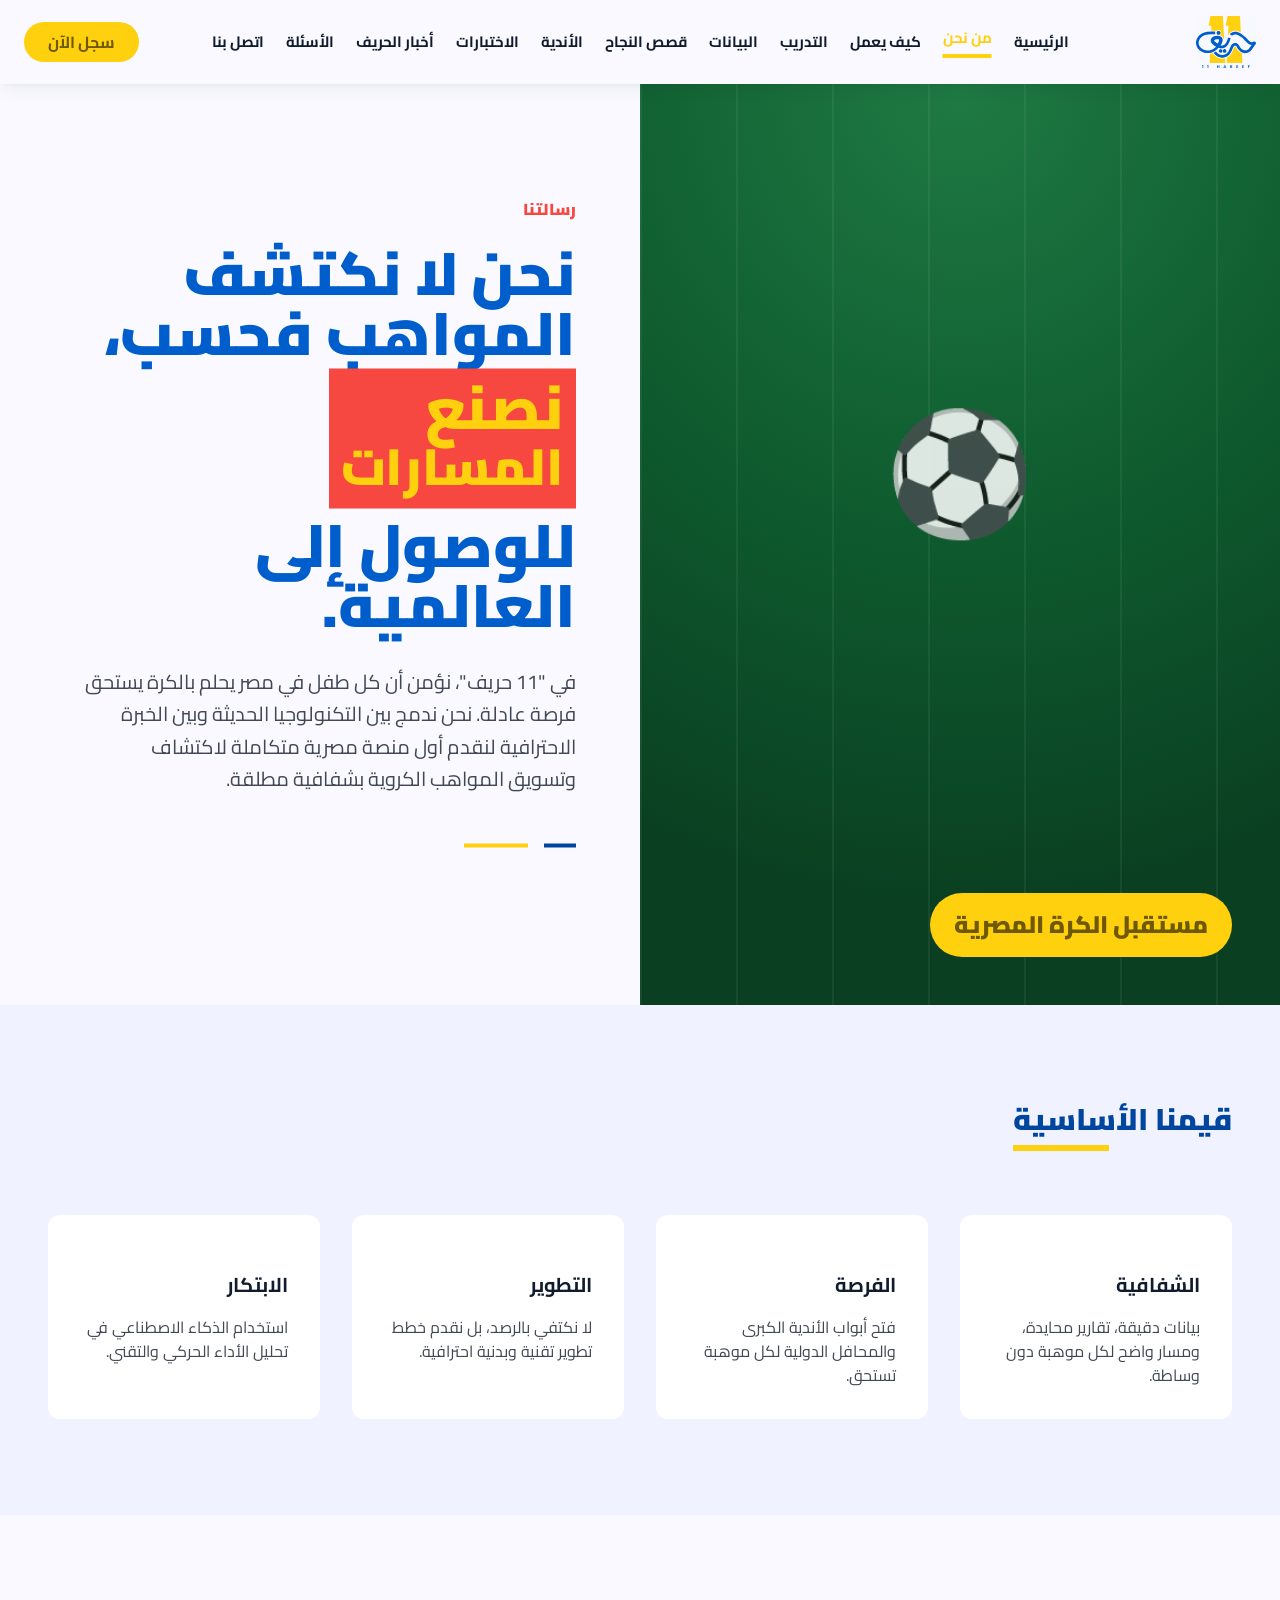
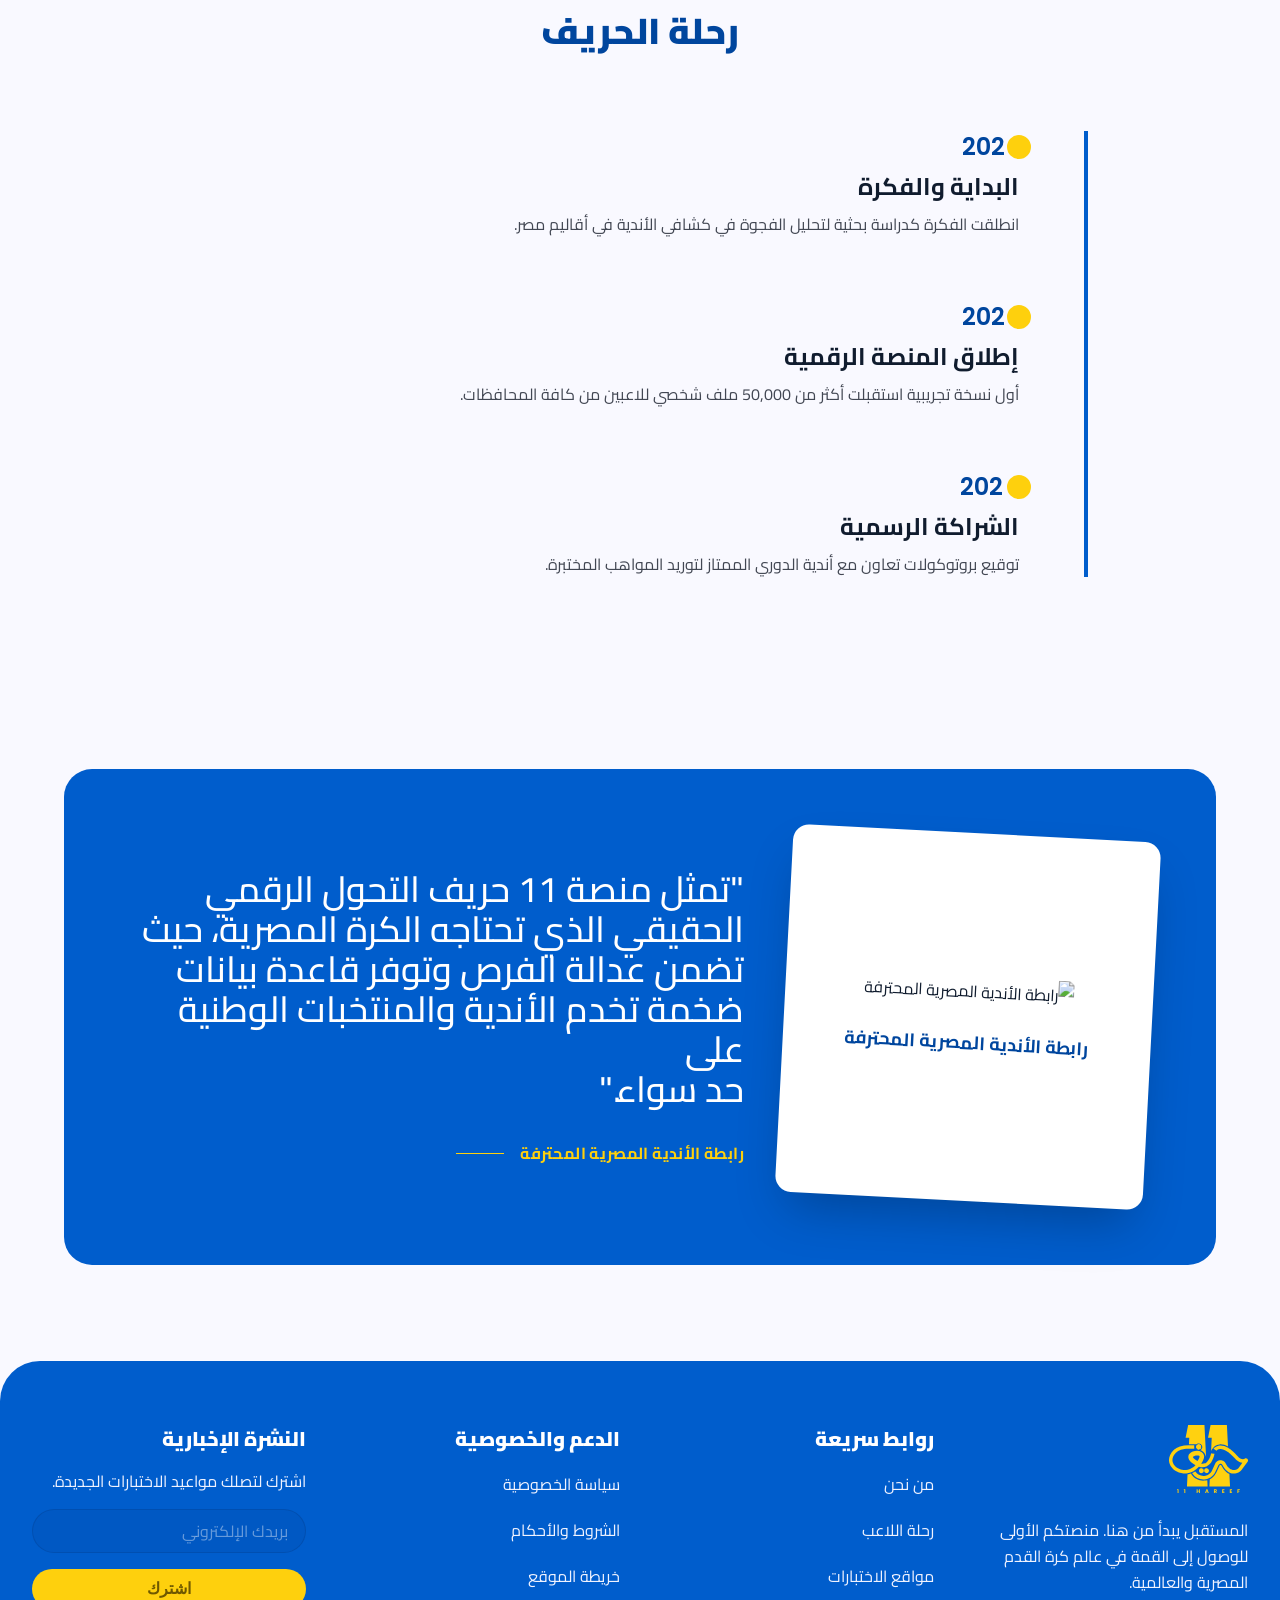
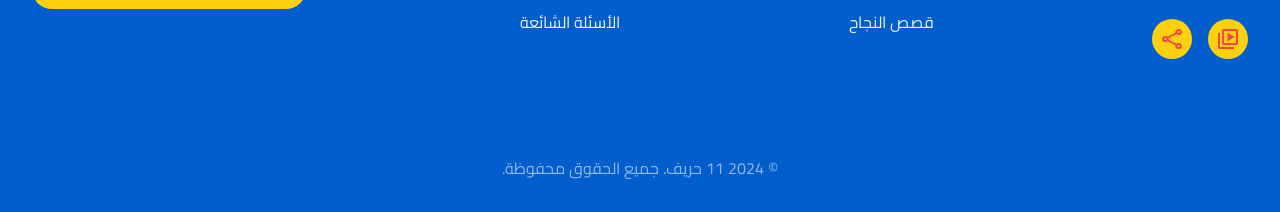
==== commit 693ded52: "Update website content and assets" ====
--- a/about.html
+++ b/about.html
@@ -1,184 +1,363 @@
 <!DOCTYPE html>
 <html lang="ar" dir="rtl">
 <head>
-  <meta charset="UTF-8" />
-  <meta name="viewport" content="width=device-width, initial-scale=1.0" />
-  <title>من نحن — 11 حريف</title>
-  <link rel="preconnect" href="https://fonts.googleapis.com" />
-  <link rel="preconnect" href="https://fonts.gstatic.com" crossorigin />
-  <link href="https://fonts.googleapis.com/css2?family=Cairo:wght@400;700;900&family=Poppins:wght@600&display=swap" rel="stylesheet" />
-  <link rel="stylesheet" href="css/tokens.css" />
-  <link rel="stylesheet" href="css/base.css" />
-  <link rel="stylesheet" href="css/components.css" />
-  <link rel="stylesheet" href="css/animations.css" />
-  <link rel="stylesheet" href="css/pages.css" />
+<meta charset="UTF-8">
+<meta name="viewport" content="width=device-width, initial-scale=1.0">
+<title>من نحن - 11 حريف</title>
+<link rel="preconnect" href="https://fonts.googleapis.com">
+<link rel="preconnect" href="https://fonts.gstatic.com" crossorigin>
+<link href="https://fonts.googleapis.com/css2?family=Cairo:wght@400;500;700;900&family=Poppins:wght@600&display=swap" rel="stylesheet">
+<style>
+  :root{
+    --blue:#005dcc; --blue-d:#00469e; --red:#f64740; --yellow:#fed00d;
+    --yellow-t:#6f5900; --ink:#101c2e; --body:#424753; --lite:#f9f9ff;
+    --lite2:#f0f3ff; --foot-t:#f0f3ff;
+  }
+  *{box-sizing:border-box;margin:0;padding:0}
+  html,body{background:var(--lite);font-family:'Cairo',sans-serif;color:var(--ink);width:100%}
+  .canvas{width:100%;min-height:100vh;position:relative;background:var(--lite);overflow-x:hidden}
+  p{margin:0}
+
+  /* shared content width */
+  .nav-inner,
+  .values-inner,
+  .timeline-inner,
+  .quote-inner,
+  .footer-top{
+    width:100%;
+    max-width:1280px;
+    margin-inline:auto;
+  }
+
+  /* ---------- NAV ---------- */
+  .nav{position:sticky;top:0;z-index:50;height:84px;
+    background:rgba(249,249,255,.9);backdrop-filter:blur(6px);-webkit-backdrop-filter:blur(6px);
+    box-shadow:0 10px 15px -3px rgba(16,28,46,.05),0 4px 6px -4px rgba(16,28,46,.05)}
+  .nav-inner{position:relative;height:84px;display:flex;align-items:center;justify-content:space-between;padding:0 clamp(16px,3vw,24px)}
+  .logo{display:flex;align-items:center}
+  .logo img{height:52px;width:auto;display:block}
+  .nav-links{position:absolute;left:50%;top:50%;transform:translate(-50%,-50%);
+    display:flex;align-items:center;gap:22px}
+  .nav-links a{font-weight:700;font-size:15px;line-height:24px;color:var(--ink);text-decoration:none;white-space:nowrap}
+  .nav-links a.active{color:var(--yellow);border-bottom:4px solid var(--yellow);padding-bottom:4px}
+  .btn-pill{background:var(--yellow);color:var(--yellow-t);font-weight:700;font-size:16px;line-height:24px;
+    border-radius:9999px;padding:8px 24px;border:none;cursor:pointer;white-space:nowrap;
+    text-decoration:none;display:inline-block}
+
+  /* ---------- HERO ---------- */
+  .hero{display:flex;height:921px}
+  .hero-copy{flex:1;background:var(--lite);position:relative}
+  .mission-label{position:absolute;left:80px;right:64px;top:113px;
+    color:var(--red);font-weight:900;font-size:16px;line-height:24px;text-align:right}
+  .mission-inner{position:absolute;left:80px;top:50%;transform:translateY(-50%);width:496px;
+    display:flex;flex-direction:column;gap:16px}
+  .h1{text-align:right}
+  .h1 .hl{font-weight:900;font-size:60px;line-height:60px;color:var(--blue)}
+  .h1 .hlred{display:inline-block;background:var(--red);color:var(--yellow);
+    text-align:right;padding:8px 12px 12px;margin:6px 0}
+  .h1 .hlred .r1{display:block;font-weight:900;font-size:60px;line-height:60px}
+  .h1 .hlred .r2{display:block;font-weight:900;font-size:51px;line-height:60px}
+  .lead{font-weight:400;font-size:20px;line-height:32.5px;color:var(--body);text-align:right;padding-top:15px}
+  .hero-bars{display:flex;gap:16px;justify-content:flex-start;padding-top:32px}
+  .bar-b{width:32px;height:4px;background:var(--blue-d)}
+  .bar-y{width:64px;height:4px;background:var(--yellow)}
+
+  .hero-media{flex:1;position:relative;overflow:hidden}
+  .hero-media img{position:absolute;inset:0;width:100%;height:100%;object-fit:cover}
+  .hero-media.img-fallback{background:
+    radial-gradient(120% 90% at 50% 0%,#1f7a43 0%,#0e5a2e 55%,#0a3f21 100%)}
+  .hero-media.img-fallback::before{content:"";position:absolute;inset:0;
+    background:repeating-linear-gradient(90deg,rgba(255,255,255,.06) 0 2px,transparent 2px 96px)}
+  .hero-media.img-fallback::after{content:"⚽";position:absolute;top:42%;left:50%;
+    transform:translate(-50%,-50%);font-size:120px;opacity:.85}
+  .photo-badge{position:absolute;bottom:48px;right:48px;background:var(--yellow);
+    border-radius:9999px;padding:16px 24px;color:var(--yellow-t);
+    font-weight:900;font-size:24px;line-height:32px;white-space:nowrap}
+
+  /* ---------- VALUES ---------- */
+  .values{background:var(--lite2);padding:96px clamp(24px,4vw,48px)}
+  .values-inner{display:flex;flex-direction:column;gap:64px}
+  .values-head{display:flex;justify-content:flex-start}
+  .values-head .col{display:flex;flex-direction:column;align-items:flex-end;gap:8px}
+  .values-head h2{font-weight:900;font-size:30px;line-height:36px;color:var(--blue-d)}
+  .values-head .u{width:96px;height:6px;background:var(--yellow)}
+  .grid{display:grid;grid-template-columns:repeat(4,minmax(0,1fr));gap:32px;align-items:start}
+  .card{background:#fff;border-radius:12px;overflow:hidden;padding:56px 32px;
+    display:flex;flex-direction:column;gap:16px;text-align:right}
+  .card.tall{padding:56px 32px 32px}
+  .card h3{font-weight:700;font-size:20px;line-height:28px;color:var(--ink)}
+  .card p{font-weight:400;font-size:16px;line-height:24px;color:var(--body)}
+
+  /* ---------- TIMELINE ---------- */
+  .timeline{background:var(--lite);padding:96px clamp(24px,8vw,192px)}
+  .timeline-inner{display:flex;flex-direction:column;gap:80px;max-width:896px}
+  .timeline h2{font-weight:900;font-size:36px;line-height:40px;color:var(--blue-d);text-align:center}
+  .track{position:relative;height:446px;border-right:4px solid var(--blue)}
+  .ms{position:absolute;right:65px;left:0;display:flex;flex-direction:column;gap:8px;text-align:right}
+  .ms .yr{font-family:'Poppins',sans-serif;font-weight:600;font-size:24px;line-height:32px;color:var(--blue-d)}
+  .ms h4{font-weight:700;font-size:24px;line-height:32px;color:var(--ink)}
+  .ms p{font-weight:400;font-size:16px;line-height:26px;color:var(--body)}
+  .dot{position:absolute;right:-16px;top:0;width:32px;height:32px;border-radius:9999px;
+    background:var(--yellow);border:4px solid var(--lite)}
+
+  /* ---------- QUOTE ---------- */
+  .quote{padding:96px clamp(24px,4vw,64px);position:relative;background:var(--lite)}
+  .quote-inner{max-width:1152px}
+  .quote-band{background:var(--blue);border-radius:28px;width:100%;
+    position:relative;padding:64px clamp(32px,5vw,64px);display:flex;align-items:center;gap:40px}
+  .quote-card{flex:0 0 368px;display:flex;justify-content:flex-end;position:relative}
+  .crest{transform:rotate(3deg);background:#fff;border:8px solid #fff;border-radius:16px;
+    box-shadow:0 25px 50px -12px rgba(0,0,0,.25);width:368px;height:368px;
+    display:flex;flex-direction:column;align-items:center;justify-content:center;gap:20px}
+  .crest img{max-width:220px;max-height:220px;width:auto;height:auto;object-fit:contain}
+  .crest small{color:var(--blue-d);font-weight:700;font-size:18px;text-align:center;padding:0 28px}
+  .quote-text{flex:1;text-align:right}
+  .quote-text blockquote{font-weight:500;font-size:36px;line-height:40px;color:#fff}
+  .cite{display:flex;align-items:center;justify-content:flex-start;gap:16px;margin-top:32px}
+  .cite .name{color:var(--yellow);font-weight:700;font-size:16px;line-height:24px;letter-spacing:.4px}
+  .cite .div{width:48px;height:1px;background:var(--yellow)}
+
+  /* ---------- FOOTER ---------- */
+  .footer{background:var(--blue);border-top-left-radius:40px;border-top-right-radius:40px;color:#fff;width:100%}
+  .footer-top{display:flex;gap:40px;padding:64px clamp(16px,3vw,32px);align-items:flex-start}
+  .fcol{flex:1;display:flex;flex-direction:column;gap:16px}
+  .fcol h4{font-weight:900;font-size:20px;line-height:28px;color:#fff;text-align:right}
+  .fcol .desc{font-weight:400;font-size:16px;line-height:26px;color:var(--foot-t);text-align:right}
+  .fcol ul{list-style:none;display:flex;flex-direction:column;gap:16px;text-align:right}
+  .fcol ul li a{font-weight:400;font-size:16px;line-height:24px;color:var(--foot-t);text-decoration:none}
+  .fcol ul li a:hover{color:#fff}
+  .brand-logo{display:flex;justify-content:flex-start;margin-bottom:8px}
+  .brand-logo img{width:79px;height:auto;display:block}
+  .social{display:flex;gap:16px;justify-content:flex-start;padding-top:8px}
+  .social a{width:40px;height:40px;border-radius:9999px;background:var(--yellow);
+    display:flex;align-items:center;justify-content:center}
+  .social a img{width:20px;height:20px;display:block}
+  .news p{font-weight:400;font-size:16px;line-height:24px;color:var(--foot-t);text-align:right}
+  .news .inp{background:rgba(0,70,158,.2);border:1px solid rgba(0,70,158,.5);border-radius:9999px;
+    padding:6px 17px;text-align:right;color:#fff;font-size:16px;font-family:inherit;width:100%;outline:none}
+  .news .inp::placeholder{color:rgba(255,255,255,.4)}
+  .news .sub{background:var(--yellow);color:var(--yellow-t);font-weight:700;font-size:16px;line-height:24px;
+    border:none;border-radius:9999px;height:40px;width:100%;margin-top:16px;cursor:pointer}
+  .footer-bottom{border-top:1px solid rgba(0,93,204,.2);padding:32px 24px}
+  .footer-bottom p{opacity:.6;text-align:center;font-weight:400;font-size:16px;line-height:24px;color:var(--foot-t)}
+
+  @media (max-width:1024px){
+    .hero{flex-direction:column;height:auto}
+    .hero-media{min-height:420px}
+    .hero-copy{min-height:520px}
+    .mission-inner{left:clamp(24px,5vw,80px);width:min(496px,calc(100% - 48px))}
+    .grid{grid-template-columns:repeat(2,minmax(0,1fr))}
+    .quote-band{flex-direction:column;text-align:center}
+    .quote-text{text-align:center}
+    .quote-card{flex:0 0 auto;justify-content:center}
+    .cite{justify-content:center}
+  }
+  @media (max-width:768px){
+    .nav-links{display:none}
+    .grid{grid-template-columns:1fr}
+    .crest{width:280px;height:280px}
+    .quote-text blockquote{font-size:28px;line-height:36px}
+    .footer-top{flex-direction:column}
+  }
+</style>
 </head>
-<body style="padding-top:84px">
-
-<header class="navbar" role="banner">
-  <div class="container navbar__inner">
-    <a href="index.html" class="navbar__logo"><img src="assets/logo.svg" alt="11 حريف" /></a>
-    <nav class="navbar__links" role="navigation" aria-label="القائمة الرئيسية">
-      <a href="index.html"        class="navbar__link">الرئيسية</a>
-      <a href="about.html"        class="navbar__link active">من نحن</a>
-      <a href="how-it-works.html" class="navbar__link">كيف يعمل</a>
-      <a href="tryouts.html"      class="navbar__link">الاختبارات</a>
-      <a href="news.html"         class="navbar__link">أخبار الحريف</a>
-      <a href="contact.html"      class="navbar__link">اتصل بنا</a>
-    </nav>
-    <a href="register.html" class="navbar__cta">سجل الآن</a>
-    <button class="navbar__hamburger" aria-label="فتح القائمة" aria-expanded="false" aria-controls="mobile-menu">
-      <span></span><span></span><span></span>
-    </button>
-  </div>
-</header>
-<nav id="mobile-menu" class="navbar__mobile">
-  <a href="index.html"        class="navbar__link">الرئيسية</a>
-  <a href="about.html"        class="navbar__link">من نحن</a>
-  <a href="how-it-works.html" class="navbar__link">كيف يعمل</a>
-  <a href="tryouts.html"      class="navbar__link">الاختبارات</a>
-  <a href="news.html"         class="navbar__link">أخبار الحريف</a>
-  <a href="contact.html"      class="navbar__link">اتصل بنا</a>
-  <a href="register.html"     class="navbar__cta">سجل الآن</a>
-</nav>
-
-<main>
-
-<!-- ── HERO ── -->
-<section class="page-hero page-hero--split" aria-labelledby="about-heading">
-  <div class="page-hero__overlay"></div>
-  <div class="container page-hero__inner" style="padding-block:80px">
-    <div class="page-hero__content" style="position:relative;z-index:2">
-      <span class="page-hero__badge">رسالتنا</span>
-      <h1 id="about-heading" class="page-hero__title">
-        نحن لا نكتشف المواهب فحسب،<br />
-        <span class="highlight">نصنع المسارات</span><br />
-        للوصول إلى العالمية.
-      </h1>
-      <p class="page-hero__sub">
-        في "11 حريف"، نؤمن أن كل طفل في مصر يحلم بالكرة يستحق فرصة عادلة. نحن ندمج بين التكنولوجيا الحديثة وبين الخبرة الاحترافية لنقدم أول منصة مصرية متكاملة لاكتشاف وتسويق المواهب الكروية بشفافية مطلقة.
-      </p>
-      <a href="register.html" class="btn btn--primary">مستقبل الكرة المصرية</a>
+<body>
+<div class="canvas">
+
+  <!-- NAV -->
+  <header class="nav">
+    <div class="nav-inner">
+      <a href="index.html" class="logo">
+        <img src="assets/logo.svg" alt="11 حريف">
+      </a>
+      <nav class="nav-links">
+        <a href="index.html">الرئيسية</a>
+        <a href="about.html" class="active">من نحن</a>
+        <a href="how-it-works.html">كيف يعمل</a>
+        <a href="training.html">التدريب</a>
+        <a href="data-profiles.html">البيانات</a>
+        <a href="success-stories.html">قصص النجاح</a>
+        <a href="partner-clubs.html">الأندية</a>
+        <a href="tryouts.html">الاختبارات</a>
+        <a href="news.html">أخبار الحريف</a>
+        <a href="faq.html">الأسئلة</a>
+        <a href="contact.html">اتصل بنا</a>
+      </nav>
+      <a href="register.html" class="btn-pill">سجل الآن</a>
     </div>
-    <div class="page-hero__image" style="position:relative;z-index:2">
-      <img src="assets/hero-bg.jpg" alt="لاعب كرة قدم" />
+  </header>
+
+  <main>
+    <!-- HERO -->
+    <section class="hero">
+      <div class="hero-media">
+        <img data-fallback src="assets/about-player.jpg" alt="لاعب كرة قدم شاب يتدرب">
+        <div class="photo-badge">مستقبل الكرة المصرية</div>
+      </div>
+      <div class="hero-copy">
+        <div class="mission-label">رسالتنا</div>
+        <div class="mission-inner">
+          <div class="h1">
+            <div class="hl">نحن لا نكتشف</div>
+            <div class="hl">المواهب فحسب،</div>
+            <div class="hlred"><span class="r1">نصنع</span><span class="r2">المسارات</span></div>
+            <div class="hl">للوصول إلى</div>
+            <div class="hl">العالمية.</div>
+          </div>
+          <p class="lead">في "11 حريف"، نؤمن أن كل طفل في مصر يحلم بالكرة يستحق<br>
+            فرصة عادلة. نحن ندمج بين التكنولوجيا الحديثة وبين الخبرة<br>
+            الاحترافية لنقدم أول منصة مصرية متكاملة لاكتشاف<br>
+            وتسويق المواهب الكروية بشفافية مطلقة.</p>
+          <div class="hero-bars"><span class="bar-b"></span><span class="bar-y"></span></div>
+        </div>
+      </div>
+    </section>
+
+    <!-- VALUES -->
+    <section class="values">
+      <div class="values-inner">
+        <div class="values-head">
+          <div class="col">
+            <h2>قيمنا الأساسية</h2>
+            <div class="u"></div>
+          </div>
+        </div>
+        <div class="grid">
+          <div class="card tall">
+            <h3>الشفافية</h3>
+            <p>بيانات دقيقة، تقارير محايدة،<br>ومسار واضح لكل موهبة دون<br>وساطة.</p>
+          </div>
+          <div class="card tall">
+            <h3>الفرصة</h3>
+            <p>فتح أبواب الأندية الكبرى<br>والمحافل الدولية لكل موهبة<br>تستحق.</p>
+          </div>
+          <div class="card">
+            <h3>التطوير</h3>
+            <p>لا نكتفي بالرصد، بل نقدم خطط<br>تطوير تقنية وبدنية احترافية.</p>
+          </div>
+          <div class="card">
+            <h3>الابتكار</h3>
+            <p>استخدام الذكاء الاصطناعي في<br>تحليل الأداء الحركي والتقني.</p>
+          </div>
+        </div>
+      </div>
+    </section>
+
+    <!-- TIMELINE -->
+    <section class="timeline">
+      <div class="timeline-inner">
+        <h2>رحلة الحريف</h2>
+        <div class="track">
+          <div class="ms" style="top:0">
+            <div class="dot"></div>
+            <div class="yr">2022</div>
+            <h4>البداية والفكرة</h4>
+            <p>انطلقت الفكرة كدراسة بحثية لتحليل الفجوة في كشافي الأندية في أقاليم مصر.</p>
+          </div>
+          <div class="ms" style="top:170px">
+            <div class="dot"></div>
+            <div class="yr">2023</div>
+            <h4>إطلاق المنصة الرقمية</h4>
+            <p>أول نسخة تجريبية استقبلت أكثر من 50,000 ملف شخصي للاعبين من كافة المحافظات.</p>
+          </div>
+          <div class="ms" style="top:340px">
+            <div class="dot"></div>
+            <div class="yr">2024</div>
+            <h4>الشراكة الرسمية</h4>
+            <p>توقيع بروتوكولات تعاون مع أندية الدوري الممتاز لتوريد المواهب المختبرة.</p>
+          </div>
+        </div>
+      </div>
+    </section>
+
+    <!-- QUOTE -->
+    <section class="quote">
+      <div class="quote-inner">
+      <div class="quote-band">
+        <div class="quote-card">
+          <div class="crest">
+            <img src="assets/about-logo.png" alt="رابطة الأندية المصرية المحترفة">
+            <small>رابطة الأندية المصرية المحترفة</small>
+          </div>
+        </div>
+        <div class="quote-text">
+          <blockquote>"تمثل منصة 11 حريف التحول الرقمي<br>
+            الحقيقي الذي تحتاجه الكرة المصرية، حيث<br>
+            تضمن عدالة الفرص وتوفر قاعدة بيانات<br>
+            ضخمة تخدم الأندية والمنتخبات الوطنية على<br>
+            حد سواء."</blockquote>
+          <div class="cite">
+            <span class="name">رابطة الأندية المصرية المحترفة</span>
+            <span class="div"></span>
+          </div>
+        </div>
+      </div>
+      </div>
+    </section>
+  </main>
+
+  <!-- FOOTER -->
+  <footer class="footer">
+    <div class="footer-top">
+      <!-- brand (rightmost) -->
+      <div class="fcol">
+        <div class="brand-logo">
+          <img src="assets/logotransparent.svg" alt="11 حريف">
+        </div>
+        <p class="desc">المستقبل يبدأ من هنا. منصتكم الأولى<br>للوصول إلى القمة في عالم كرة القدم<br>المصرية والعالمية.</p>
+        <div class="social">
+          <a href="#" aria-label="إنستغرام"><img src="assets/social-ig.svg" alt=""></a>
+          <a href="#" aria-label="تويتر"><img src="assets/social-tw.svg" alt=""></a>
+        </div>
+      </div>
+
+      <!-- quick links -->
+      <div class="fcol">
+        <h4>روابط سريعة</h4>
+        <ul>
+          <li><a href="about.html">من نحن</a></li>
+          <li><a href="how-it-works.html">رحلة اللاعب</a></li>
+          <li><a href="tryouts.html">مواقع الاختبارات</a></li>
+          <li><a href="success-stories.html">قصص النجاح</a></li>
+        </ul>
+      </div>
+
+      <!-- support & privacy -->
+      <div class="fcol">
+        <h4>الدعم والخصوصية</h4>
+        <ul>
+          <li><a href="#">سياسة الخصوصية</a></li>
+          <li><a href="#">الشروط والأحكام</a></li>
+          <li><a href="#">خريطة الموقع</a></li>
+          <li><a href="faq.html">الأسئلة الشائعة</a></li>
+        </ul>
+      </div>
+
+      <!-- newsletter (leftmost) -->
+      <div class="fcol news">
+        <h4>النشرة الإخبارية</h4>
+        <p>اشترك لتصلك مواعيد الاختبارات الجديدة.</p>
+        <form onsubmit="return false">
+          <input class="inp" type="email" placeholder="بريدك الإلكتروني" aria-label="بريدك الإلكتروني">
+          <button class="sub" type="submit">اشترك</button>
+        </form>
+      </div>
     </div>
-  </div>
-</section>
-
-
-<!-- ── VALUES ── -->
-<section class="section" aria-labelledby="values-heading">
-  <div class="container">
-    <div class="section-heading reveal">
-      <h2 id="values-heading" class="section-heading__title">قيمنا الأساسية</h2>
-      <div class="section-heading__bar" aria-hidden="true"></div>
+    <div class="footer-bottom">
+      <p>© 2024 11 حريف. جميع الحقوق محفوظة.</p>
     </div>
-    <div class="values-grid">
-      <article class="value-card reveal">
-        <div class="value-card__icon">
-          <svg viewBox="0 0 24 24" fill="none" stroke="var(--c-primary)" stroke-width="2"><path d="M12 22s8-4 8-10V5l-8-3-8 3v7c0 6 8 10 8 10z"/></svg>
-        </div>
-        <h3>الشفافية</h3>
-        <p>بيانات دقيقة، تقارير محايدة، ومسار واضح لكل موهبة دون وساطة.</p>
-      </article>
-      <article class="value-card reveal">
-        <div class="value-card__icon">
-          <svg viewBox="0 0 24 24" fill="none" stroke="var(--c-primary)" stroke-width="2"><circle cx="12" cy="12" r="10"/><path d="M12 8v4l3 3"/></svg>
-        </div>
-        <h3>الفرصة</h3>
-        <p>فتح أبواب الأندية الكبرى والمحافل الدولية لكل موهبة تستحق.</p>
-      </article>
-      <article class="value-card reveal">
-        <div class="value-card__icon">
-          <svg viewBox="0 0 24 24" fill="none" stroke="var(--c-primary)" stroke-width="2"><polyline points="23 6 13.5 15.5 8.5 10.5 1 18"/><polyline points="17 6 23 6 23 12"/></svg>
-        </div>
-        <h3>التطوير</h3>
-        <p>لا نكتفي بالرصد، بل نقدم خطط تطوير تقنية وبدنية احترافية.</p>
-      </article>
-      <article class="value-card reveal">
-        <div class="value-card__icon">
-          <svg viewBox="0 0 24 24" fill="none" stroke="var(--c-primary)" stroke-width="2"><circle cx="12" cy="12" r="3"/><path d="M12 1v4M12 19v4M4.22 4.22l2.83 2.83M16.95 16.95l2.83 2.83M1 12h4M19 12h4M4.22 19.78l2.83-2.83M16.95 7.05l2.83-2.83"/></svg>
-        </div>
-        <h3>الابتكار</h3>
-        <p>استخدام الذكاء الاصطناعي في تحليل الأداء الحركي والتقني.</p>
-      </article>
-    </div>
-  </div>
-</section>
-
-
-<!-- ── TIMELINE ── -->
-<section class="section" style="background:var(--c-bg);" aria-labelledby="timeline-heading">
-  <div class="container">
-    <div class="section-heading reveal">
-      <h2 id="timeline-heading" class="section-heading__title">رحلة الحريف</h2>
-      <div class="section-heading__bar" aria-hidden="true"></div>
-    </div>
-    <div class="timeline reveal">
-      <div class="timeline-item">
-        <div class="timeline-item__dot">1</div>
-        <div class="timeline-item__content">
-          <p class="timeline-item__year">2022</p>
-          <h3>البداية والفكرة</h3>
-          <p>انطلقت الفكرة كدراسة بحثية لتحليل الفجوة في كشافي الأندية في أقاليم مصر.</p>
-        </div>
-      </div>
-      <div class="timeline-item">
-        <div class="timeline-item__dot">2</div>
-        <div class="timeline-item__content">
-          <p class="timeline-item__year">2023</p>
-          <h3>إطلاق المنصة الرقمية</h3>
-          <p>أول نسخة تجريبية استقبلت أكثر من 50,000 ملف شخصي للاعبين من كافة المحافظات.</p>
-        </div>
-      </div>
-      <div class="timeline-item">
-        <div class="timeline-item__dot">3</div>
-        <div class="timeline-item__content">
-          <p class="timeline-item__year">2024</p>
-          <h3>الشراكة الرسمية</h3>
-          <p>توقيع بروتوكولات تعاون مع أندية الدوري الممتاز لتوريد المواهب المختبرة.</p>
-        </div>
-      </div>
-    </div>
-  </div>
-</section>
-
-
-<!-- ── QUOTE ── -->
-<section class="section">
-  <div class="container">
-    <div class="quote-block reveal">
-      <div class="quote-block__logo">
-        <img src="assets/club1.png" alt="رابطة الأندية المصرية" />
-      </div>
-      <div class="quote-block__text">
-        <blockquote>"تمثل منصة 11 حريف التحول الرقمي الحقيقي الذي تحتاجه الكرة المصرية، حيث تضمن عدالة الفرص وتوفر قاعدة بيانات ضخمة تخدم الأندية والمنتخبات الوطنية على حد سواء."</blockquote>
-        <cite>رابطة الأندية المصرية المحترفة</cite>
-      </div>
-    </div>
-  </div>
-</section>
-
-</main>
-
-<footer id="contact" class="footer" role="contentinfo">
-  <div class="footer__main container">
-    <div class="footer__brand reveal">
-      <div class="footer__logo"><img src="assets/logo.svg" alt="11 حريف" /></div>
-      <p class="footer__tagline">المستقبل يبدأ من هنا. منصتكم الأولى للوصول إلى القمة في عالم كرة القدم المصرية والعالمية.</p>
-      <div class="footer__socials">
-        <a href="#" class="footer__social-btn" aria-label="إنستغرام"><img src="assets/social-ig.svg" alt="" aria-hidden="true" /></a>
-        <a href="#" class="footer__social-btn" aria-label="تويتر"><img src="assets/social-tw.svg" alt="" aria-hidden="true" /></a>
-      </div>
-    </div>
-    <nav class="footer__col reveal reveal-delay-1"><h3 class="footer__col-title">روابط سريعة</h3><ul class="footer__links"><li><a href="about.html" class="footer__link">من نحن</a></li><li><a href="how-it-works.html" class="footer__link">رحلة اللاعب</a></li><li><a href="tryouts.html" class="footer__link">مواقع الاختبارات</a></li><li><a href="success-stories.html" class="footer__link">قصص النجاح</a></li></ul></nav>
-    <nav class="footer__col reveal reveal-delay-2"><h3 class="footer__col-title">الدعم والخصوصية</h3><ul class="footer__links"><li><a href="#" class="footer__link">سياسة الخصوصية</a></li><li><a href="#" class="footer__link">الشروط والأحكام</a></li><li><a href="#" class="footer__link">خريطة الموقع</a></li><li><a href="faq.html" class="footer__link">الأسئلة الشائعة</a></li></ul></nav>
-    <div class="footer__col reveal reveal-delay-3"><h3 class="footer__col-title">النشرة الإخبارية</h3><p class="footer__newsletter-desc">اشترك لتصلك مواعيد الاختبارات الجديدة.</p><form class="footer__form" novalidate><label for="nl-email" class="sr-only">بريدك الإلكتروني</label><input id="nl-email" type="email" class="footer__input" placeholder="بريدك الإلكتروني" /><button type="submit" class="footer__subscribe">اشترك</button></form></div>
-  </div>
-  <div class="footer__bottom"><p class="footer__copyright">© 2024 11 حريف. جميع الحقوق محفوظة.</p></div>
-</footer>
-
-<script type="module" src="js/main.js"></script>
+  </footer>
+
+</div>
+
+<script>
+  // Graceful fallback for the hero photo if the asset fails to load.
+  document.querySelectorAll('img[data-fallback]').forEach(function(img){
+    img.addEventListener('error', function(){
+      img.style.display = 'none';
+      img.parentElement.classList.add('img-fallback');
+    });
+  });
+</script>
 </body>
 </html>
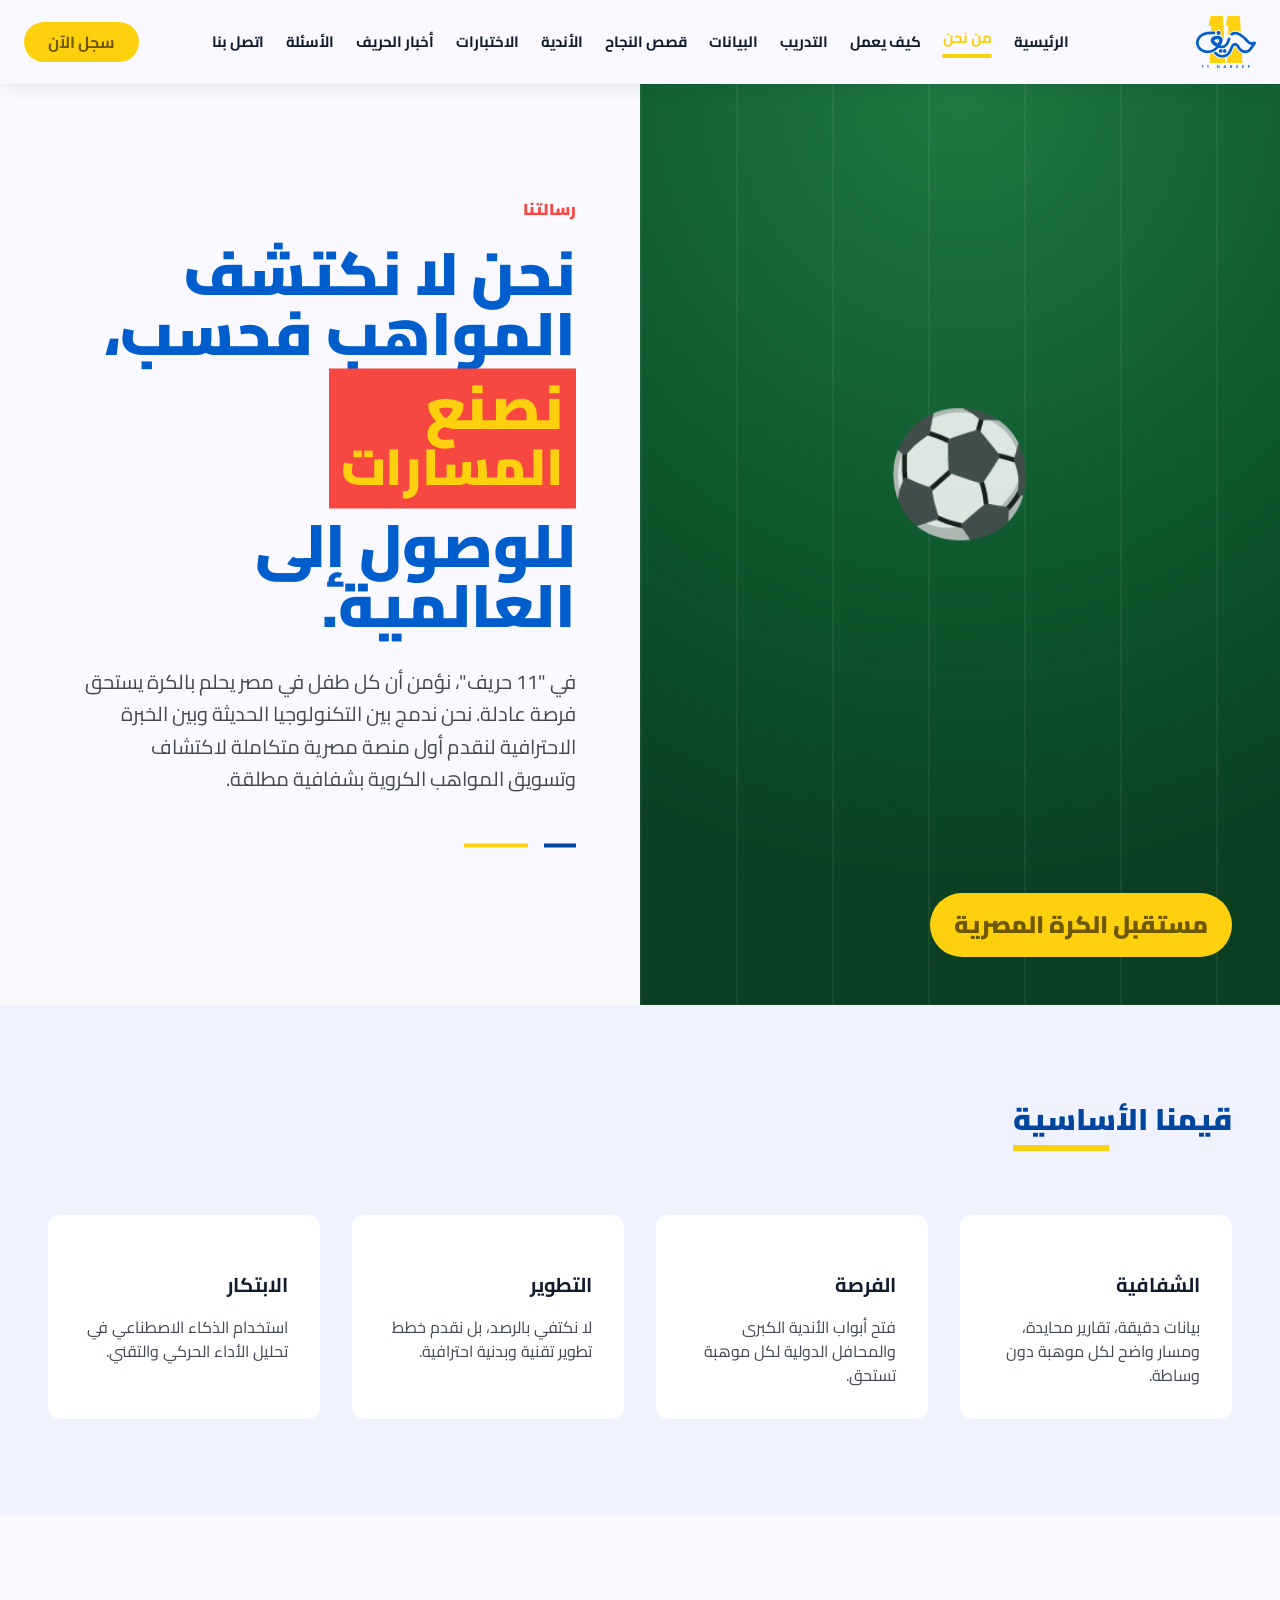
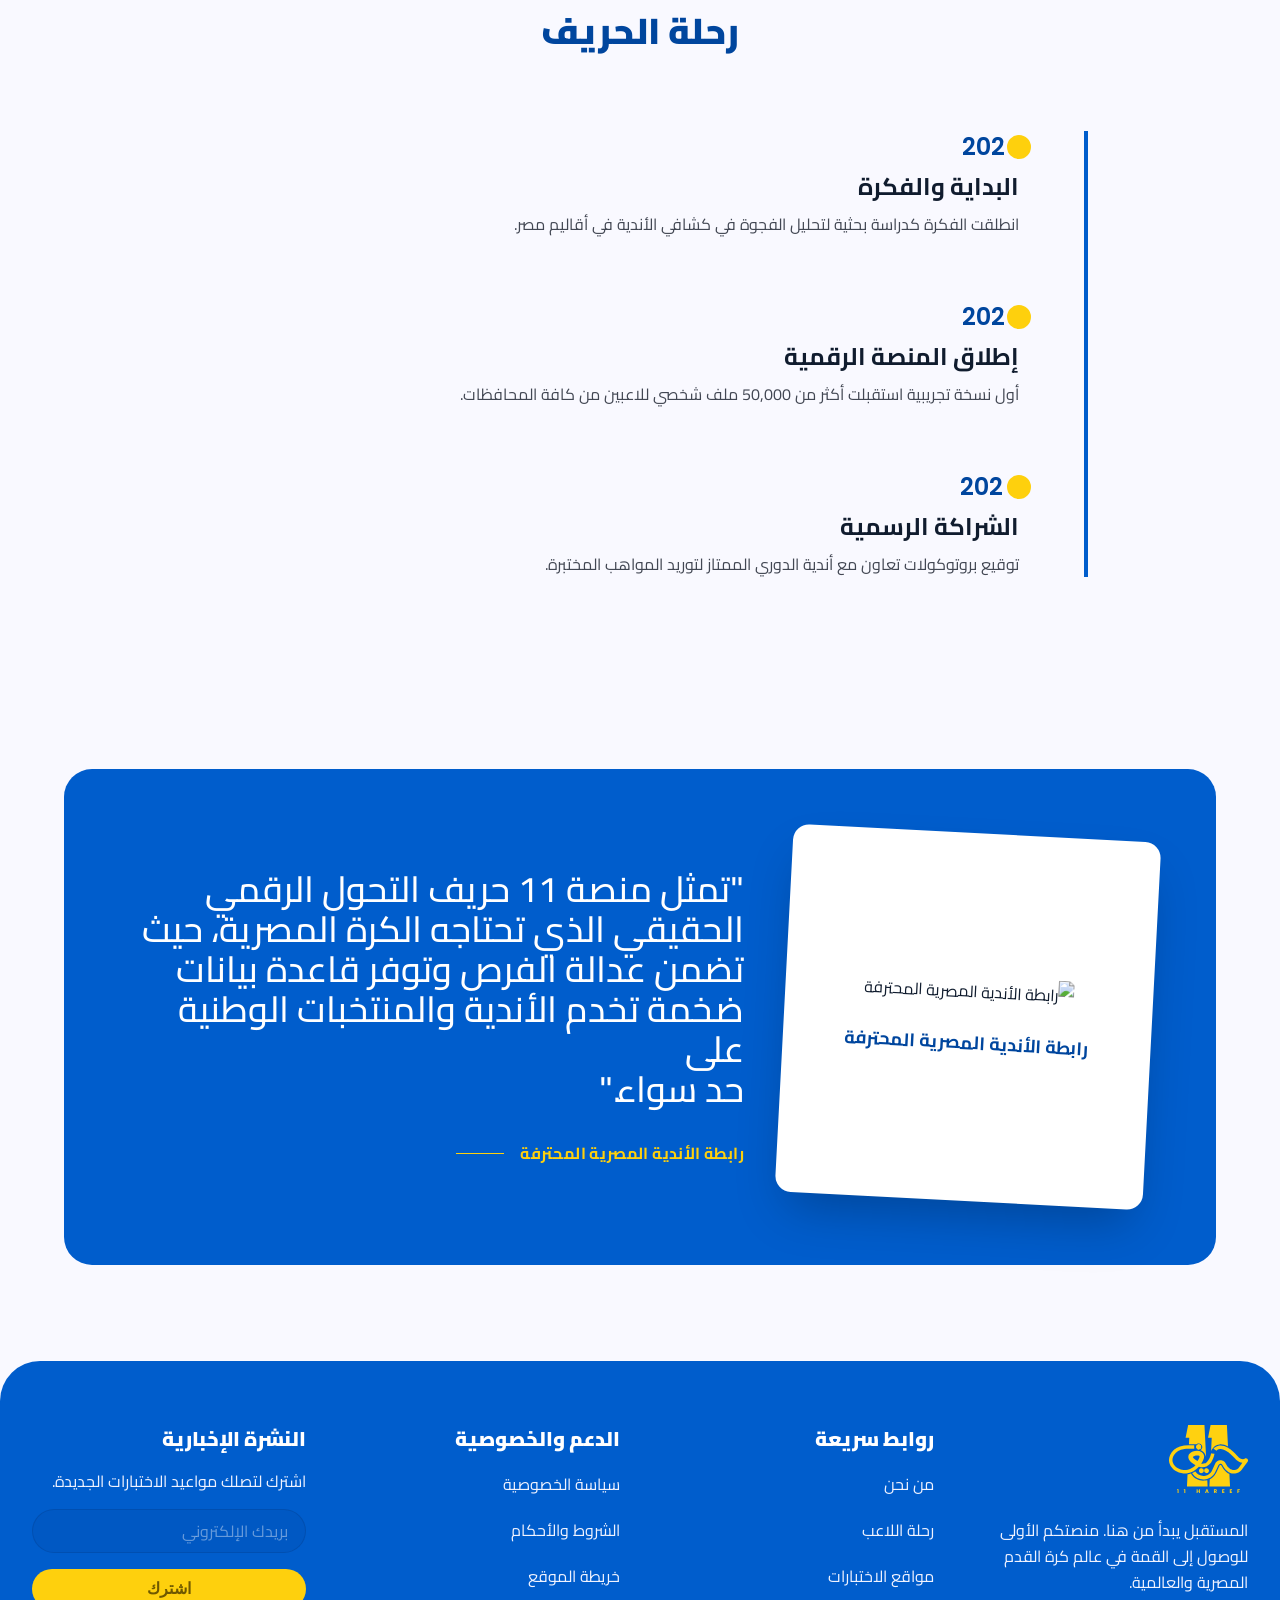
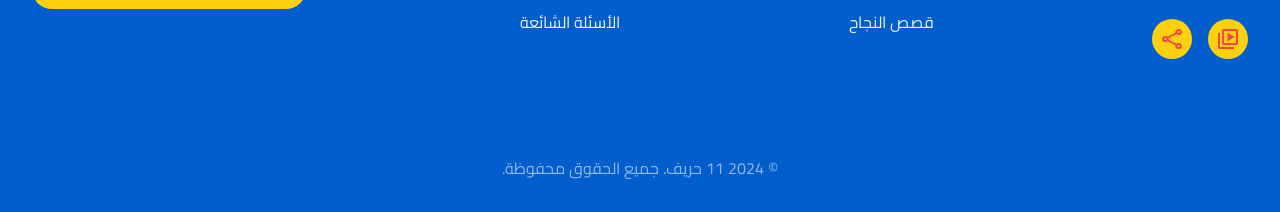
==== commit 9f886cd5: "Add motion and animation updates" ====
--- a/about.html
+++ b/about.html
@@ -7,6 +7,7 @@
 <link rel="preconnect" href="https://fonts.googleapis.com">
 <link rel="preconnect" href="https://fonts.gstatic.com" crossorigin>
 <link href="https://fonts.googleapis.com/css2?family=Cairo:wght@400;500;700;900&family=Poppins:wght@600&display=swap" rel="stylesheet">
+<link rel="stylesheet" href="css/motion.css">
 <style>
   :root{
     --blue:#005dcc; --blue-d:#00469e; --red:#f64740; --yellow:#fed00d;
@@ -165,7 +166,7 @@
 <div class="canvas">
 
   <!-- NAV -->
-  <header class="nav">
+  <header class="nav fade-in">
     <div class="nav-inner">
       <a href="index.html" class="logo">
         <img src="assets/logo.svg" alt="11 حريف">
@@ -190,11 +191,11 @@
   <main>
     <!-- HERO -->
     <section class="hero">
-      <div class="hero-media">
+      <div class="hero-media reveal-left">
         <img data-fallback src="assets/about-player.jpg" alt="لاعب كرة قدم شاب يتدرب">
         <div class="photo-badge">مستقبل الكرة المصرية</div>
       </div>
-      <div class="hero-copy">
+      <div class="hero-copy reveal-right">
         <div class="mission-label">رسالتنا</div>
         <div class="mission-inner">
           <div class="h1">
@@ -271,7 +272,7 @@
     </section>
 
     <!-- QUOTE -->
-    <section class="quote">
+    <section class="quote reveal-scale">
       <div class="quote-inner">
       <div class="quote-band">
         <div class="quote-card">
@@ -298,7 +299,7 @@
 
   <!-- FOOTER -->
   <footer class="footer">
-    <div class="footer-top">
+    <div class="footer-top stagger-children">
       <!-- brand (rightmost) -->
       <div class="fcol">
         <div class="brand-logo">
@@ -359,5 +360,6 @@
     });
   });
 </script>
+<script type="module" src="js/animations.js"></script>
 </body>
 </html>
--- a/css/motion.css
+++ b/css/motion.css
@@ -0,0 +1,275 @@
+/* ════════════════════════════════════════════
+   11 حريف — shared motion layer
+════════════════════════════════════════════ */
+:root {
+  --motion-ease: cubic-bezier(0.4, 0, 0.2, 1);
+  --motion-base: 300ms;
+  --motion-slow: 500ms;
+}
+
+/* ── Scroll reveals ── */
+.reveal,
+.reveal-right,
+.reveal-left,
+.reveal-scale {
+  opacity: 0;
+  transition:
+    opacity var(--motion-slow) var(--motion-ease),
+    transform var(--motion-slow) var(--motion-ease);
+  will-change: opacity, transform;
+}
+
+.reveal {
+  transform: translateY(28px);
+}
+
+.reveal-right {
+  transform: translateX(24px);
+}
+
+.reveal-left {
+  transform: translateX(-24px);
+}
+
+.reveal-scale {
+  transform: translateY(20px) scale(0.97);
+}
+
+.reveal.visible,
+.reveal-right.visible,
+.reveal-left.visible,
+.reveal-scale.visible {
+  opacity: 1;
+  transform: none;
+}
+
+.reveal-delay-1 { transition-delay: 100ms; }
+.reveal-delay-2 { transition-delay: 200ms; }
+.reveal-delay-3 { transition-delay: 300ms; }
+.reveal-delay-4 { transition-delay: 400ms; }
+.reveal-delay-5 { transition-delay: 500ms; }
+
+/* ── Load-time fade ── */
+.fade-in {
+  opacity: 0;
+  animation: motionFadeIn 560ms var(--motion-ease) forwards;
+}
+
+.fade-in-delay-1 { animation-delay: 100ms; }
+.fade-in-delay-2 { animation-delay: 200ms; }
+.fade-in-delay-3 { animation-delay: 300ms; }
+.fade-in-delay-4 { animation-delay: 400ms; }
+
+@keyframes motionFadeIn {
+  from { opacity: 0; transform: translateY(12px); }
+  to   { opacity: 1; transform: none; }
+}
+
+/* ── Stagger children ── */
+.stagger-children > * {
+  opacity: 0;
+  transform: translateY(24px);
+  transition:
+    opacity var(--motion-slow) var(--motion-ease),
+    transform var(--motion-slow) var(--motion-ease);
+}
+
+.stagger-children.is-visible > * {
+  opacity: 1;
+  transform: none;
+}
+
+.stagger-children.is-visible > *:nth-child(1)  { transition-delay: 0ms; }
+.stagger-children.is-visible > *:nth-child(2)  { transition-delay: 100ms; }
+.stagger-children.is-visible > *:nth-child(3)  { transition-delay: 200ms; }
+.stagger-children.is-visible > *:nth-child(4)  { transition-delay: 300ms; }
+.stagger-children.is-visible > *:nth-child(5)  { transition-delay: 400ms; }
+.stagger-children.is-visible > *:nth-child(6)  { transition-delay: 500ms; }
+.stagger-children.is-visible > *:nth-child(7)  { transition-delay: 600ms; }
+.stagger-children.is-visible > *:nth-child(8)  { transition-delay: 700ms; }
+
+/* Bento / card grids (index + data-profiles) */
+.bento__card,
+.reveal-scale-child {
+  opacity: 0;
+  transform: translateY(24px);
+  transition:
+    opacity var(--motion-slow) var(--motion-ease),
+    transform var(--motion-slow) var(--motion-ease);
+}
+
+.bento__card.visible,
+.reveal-scale-child.visible {
+  opacity: 1;
+  transform: none;
+}
+
+.bento__card:nth-child(1) { transition-delay: 0ms; }
+.bento__card:nth-child(2) { transition-delay: 100ms; }
+.bento__card:nth-child(3) { transition-delay: 200ms; }
+.bento__card:nth-child(4) { transition-delay: 300ms; }
+.bento__card:nth-child(5) { transition-delay: 400ms; }
+.bento__card:nth-child(6) { transition-delay: 500ms; }
+
+/* ── Progress / data bars ── */
+.data__track { overflow: hidden; }
+
+.motion-bar {
+  transform: scaleX(0);
+  transform-origin: inline-end;
+  transition: transform 1s var(--motion-ease);
+}
+
+.motion-bar.is-visible {
+  transform: scaleX(1);
+}
+
+/* ── Hover utilities ── */
+.hover-lift {
+  transition:
+    transform var(--motion-base) var(--motion-ease),
+    box-shadow var(--motion-base) var(--motion-ease);
+}
+
+.hover-lift:hover {
+  transform: translateY(-4px);
+  box-shadow: 0 12px 24px -8px rgba(16, 28, 46, 0.18);
+}
+
+.hover-glow {
+  transition:
+    transform var(--motion-base) var(--motion-ease),
+    box-shadow var(--motion-base) var(--motion-ease);
+}
+
+.hover-glow:hover {
+  box-shadow:
+    0 8px 10px -6px rgba(0, 70, 158, 0.2),
+    0 20px 25px -5px rgba(254, 208, 13, 0.25);
+}
+
+/* Partner / logo rows */
+.partners__logo,
+.partner-box,
+.club-logo {
+  transition: transform var(--motion-base) var(--motion-ease), opacity var(--motion-base) var(--motion-ease);
+}
+
+.partners__logo:hover,
+.partner-box:hover {
+  transform: scale(1.03);
+}
+
+/* Nav scroll state */
+.nav.is-scrolled,
+.nav.scrolled,
+.navbar.is-scrolled,
+.navbar.scrolled {
+  box-shadow: 0 4px 24px rgba(16, 28, 46, 0.08);
+}
+
+.nav,
+.navbar {
+  transition:
+    background var(--motion-base) var(--motion-ease),
+    box-shadow var(--motion-base) var(--motion-ease);
+}
+
+/* Mobile menu motion (index) */
+.navbar__mobile {
+  transition:
+    transform var(--motion-base) var(--motion-ease),
+    opacity var(--motion-base) var(--motion-ease);
+}
+
+/* Buttons / pills */
+button,
+.btn,
+.btn-pill,
+.navbar__cta,
+.form-submit,
+.news-tag,
+.faq-cat {
+  transition:
+    transform 180ms var(--motion-ease),
+    background var(--motion-base) var(--motion-ease),
+    color var(--motion-base) var(--motion-ease),
+    box-shadow var(--motion-base) var(--motion-ease);
+}
+
+button:active,
+.btn:active,
+.form-submit:active {
+  transform: scale(0.98);
+}
+
+.news-tag {
+  transition-duration: 200ms;
+}
+
+/* FAQ accordion — chevron only (display toggled in page CSS) */
+.faq-item__chev {
+  transition: transform var(--motion-base) var(--motion-ease);
+}
+
+/* Map pin bounce (tryouts / contact) */
+.motion-pin {
+  animation: motionPinBounce 1.2s var(--motion-ease) 0.4s both;
+}
+
+@keyframes motionPinBounce {
+  0%   { transform: translateY(0); }
+  35%  { transform: translateY(-8px); }
+  70%  { transform: translateY(2px); }
+  100% { transform: translateY(0); }
+}
+
+/* Stepper fill */
+.stepper__fill {
+  transition: width var(--motion-slow) var(--motion-ease);
+}
+
+/* Live pulse */
+.motion-live-pulse {
+  animation: motionLivePulse 1.5s ease-in-out infinite;
+}
+
+@keyframes motionLivePulse {
+  0%, 100% { opacity: 1; transform: scale(1); }
+  50%       { opacity: 0.65; transform: scale(1.15); }
+}
+
+/* Story card tilt settle */
+.story-card.is-visible .story-card__tilt {
+  transition: transform var(--motion-slow) var(--motion-ease);
+  transform: rotate(0deg) !important;
+}
+
+/* Reduced motion */
+@media (prefers-reduced-motion: reduce) {
+  *,
+  *::before,
+  *::after {
+    animation-duration: 0.01ms !important;
+    animation-iteration-count: 1 !important;
+    transition-duration: 0.01ms !important;
+    scroll-behavior: auto !important;
+  }
+
+  .reveal,
+  .reveal-right,
+  .reveal-left,
+  .reveal-scale,
+  .stagger-children > *,
+  .bento__card,
+  .reveal-scale-child,
+  .fade-in {
+    opacity: 1 !important;
+    transform: none !important;
+    animation: none !important;
+  }
+
+  .motion-bar {
+    transform: scaleX(1) !important;
+  }
+}
